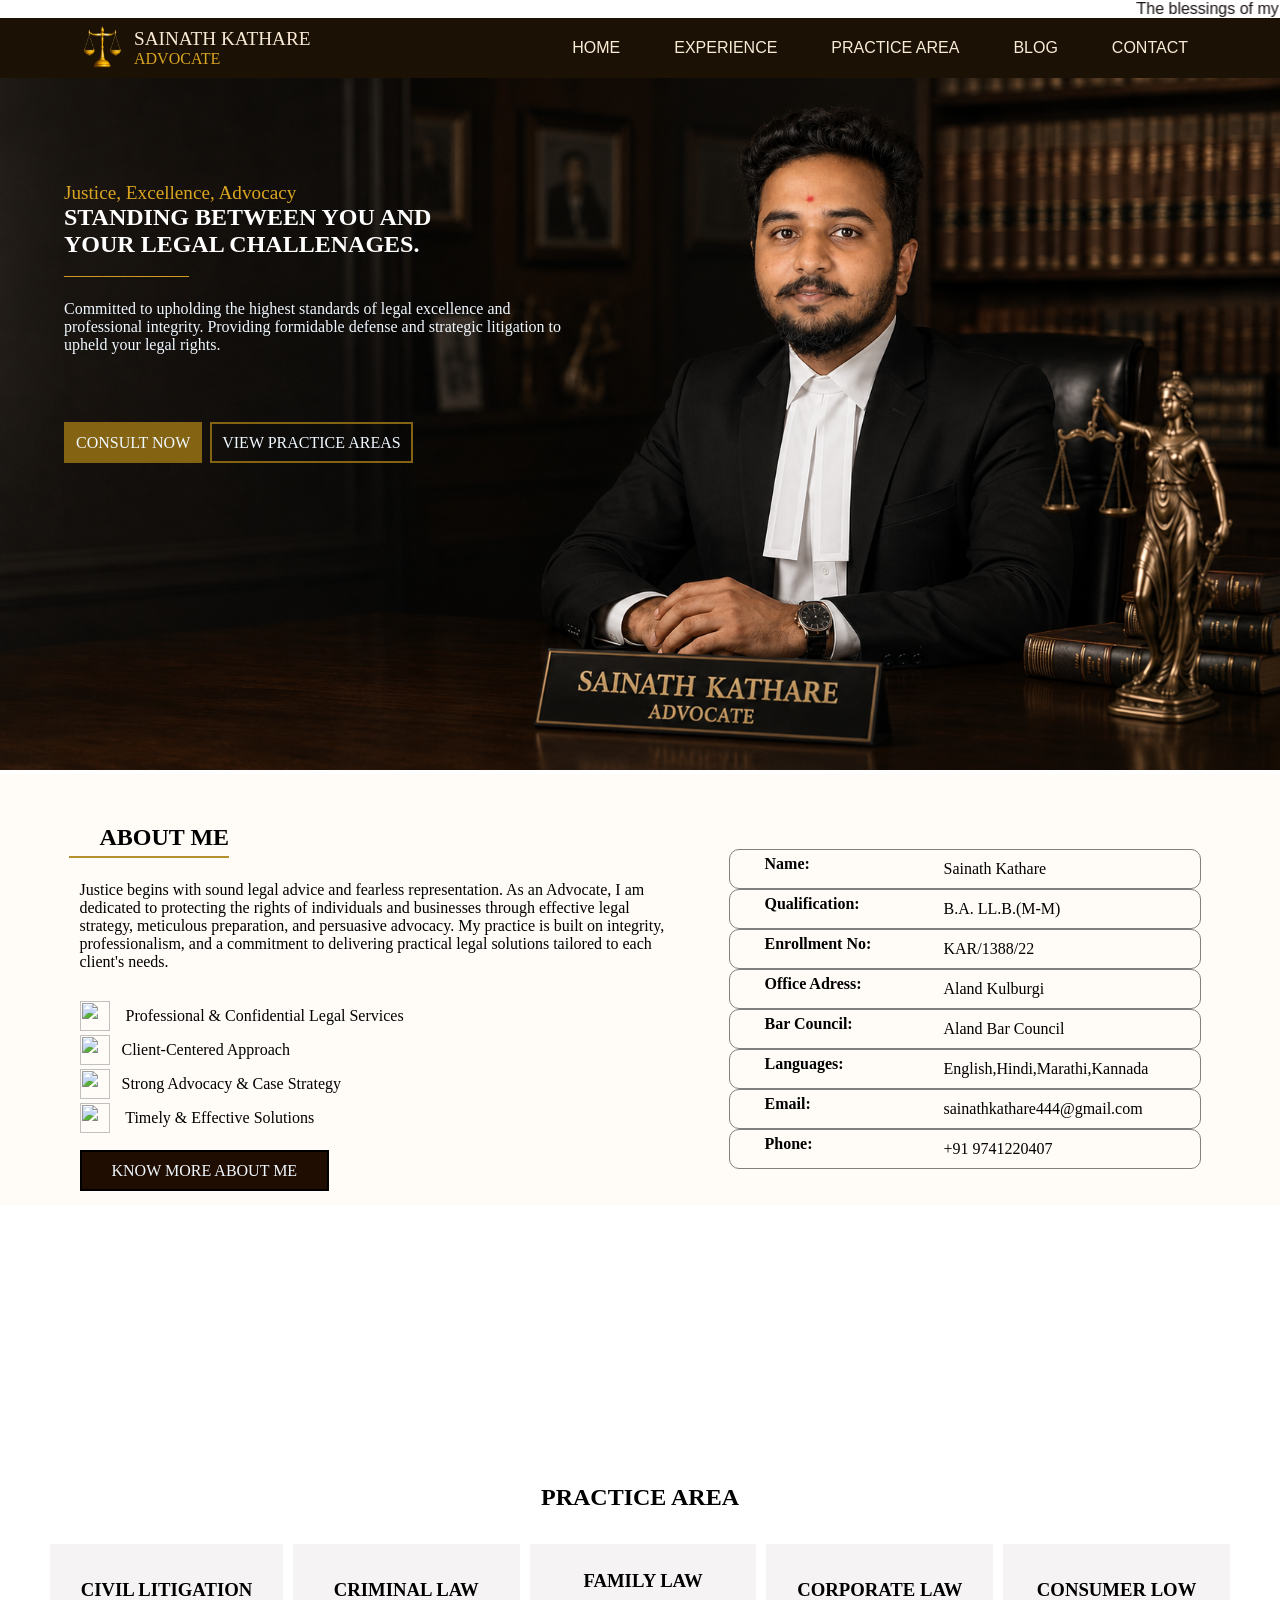
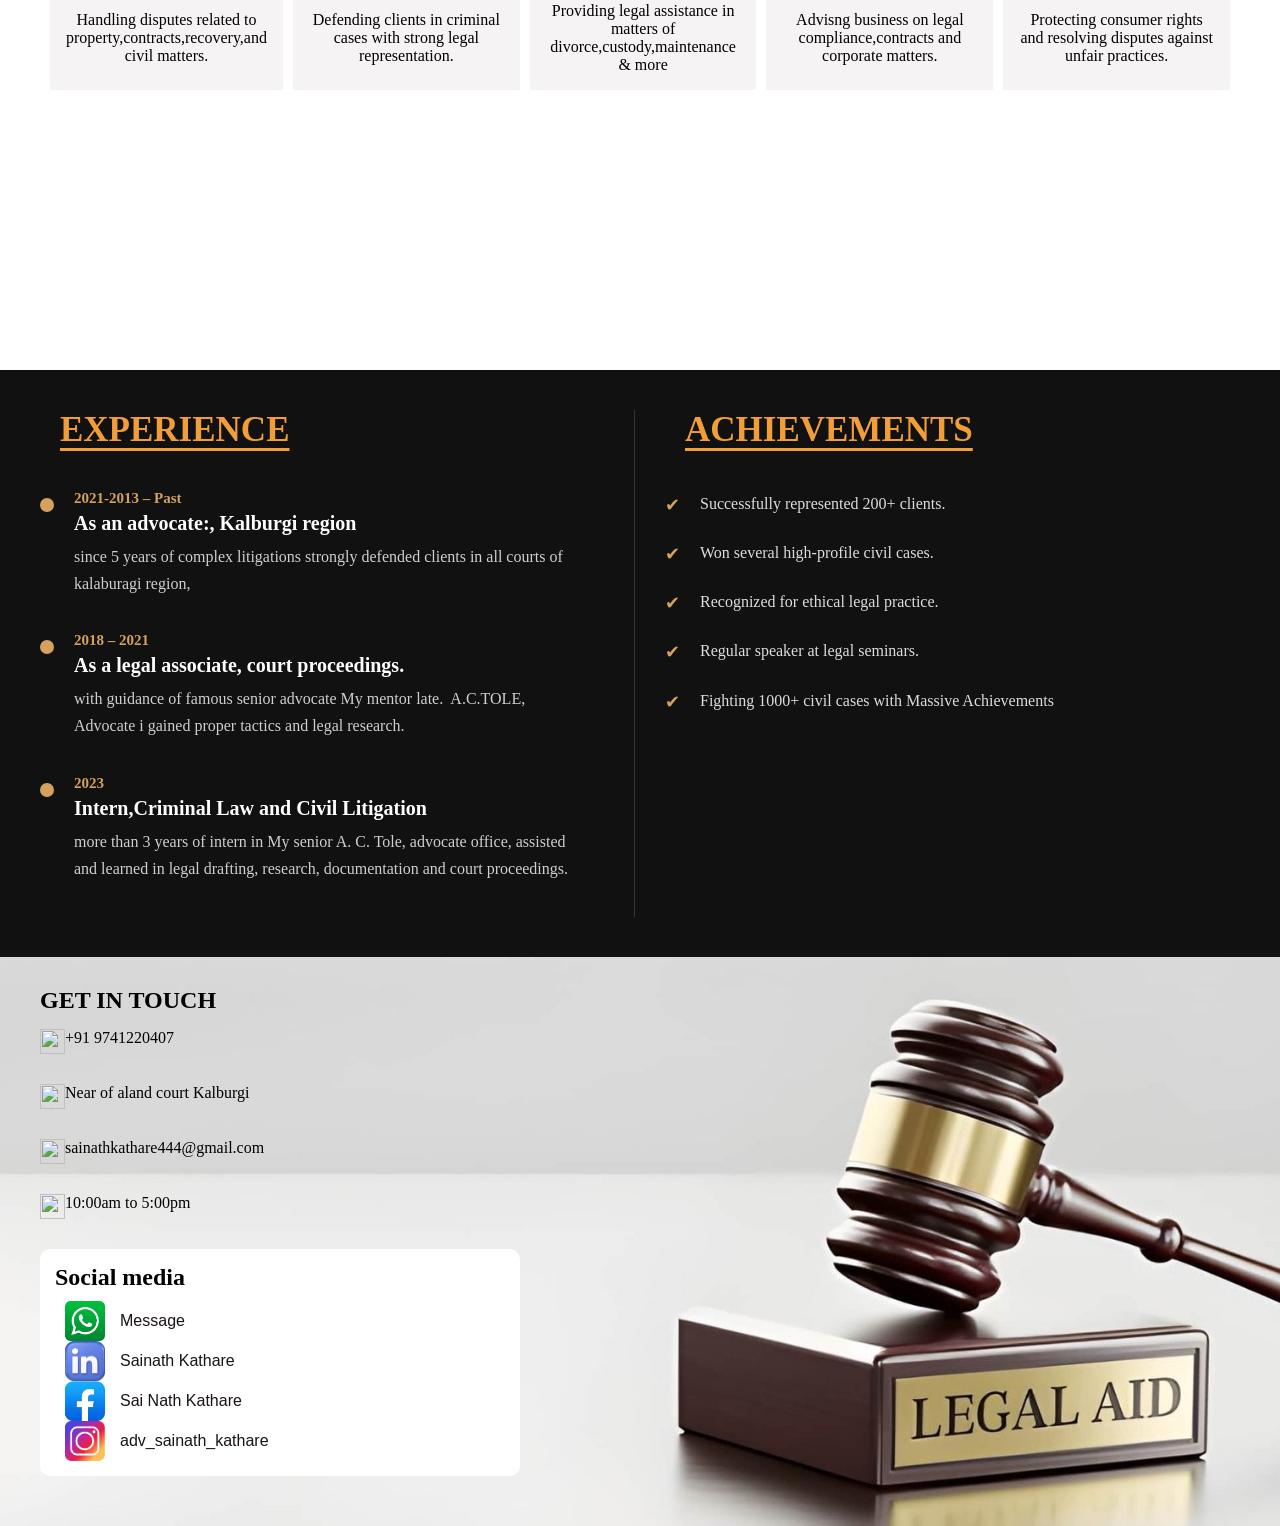
==== index.html @ 885a5a4f "added index.html" ====
<!DOCTYPE html>
<html lang="en">

<head>
    <title>SAINATH KATARE</title>
    <style>

    </style>
    <meta charset="UTF-8">
    <meta name="viewport" content="width=device-width, initial-scale=1.0">
    <title>Document</title>
    <link rel="stylesheet" href="stylesheet.css">
    <link rel="stylesheet" href="">
</head>

<body>

    <div class="tole">
        <marquee behavior="" direction="">
            <p>The blessings of my senior Late. A.C.Tole, Advocate.</p>
        </marquee>
    </div>
    <nav>
        <div class="navdiv">
            <img src="Screenshot 2026-06-27 094410-Photoroom.png" alt="">
            <div>
                <font style="font-size: larger; color: antiquewhite;">SAINATH KATHARE</font>
                <font style="color: goldenrod;">ADVOCATE</font>
            </div>
            <!-- <div class="menu-toggle" id="menu-toggle">
  <img src="D:\AD_Parekar_Creators\website_designing\traval agency\responsive trial\portfiolio\icons\density_small_16dp_F8E6D0_FILL0_wght400_GRAD0_opsz20.png" alt="">
  </div> -->



        </div>
  
       
        <ul>
            <li><a href="index.html">HOME</a></li>
            <!-- <li><a href="#">CASES</a></li> -->
            <li><a href="experience.html">EXPERIENCE</a></li>
            <li><a href="practicearea.html">PRACTICE AREA</a></li>
            <li><a href="blogs.html">BLOG</a></li>
            <li><a href="contact.html">CONTACT</a></li>

        </ul>
        <!-- <input type="search" placeholder="Search...">  -->
    </nav>
    <section class="sectionone">
        <div class="slider">
            <img src="ChatGPT Image Jun 27, 2026, 11_28_59 PM.png" alt="">
            <div class="texto">
                <font id="ff">Justice,&nbsp;Excellence,&nbsp;Advocacy</font><br>

                <h1>STANDING BETWEEN YOU AND <br> YOUR LEGAL CHALLENAGES.</h1>
                <font style="color: goldenrod; font-size: larger;">_____________</font>
                <p style="color: aliceblue;">Committed to upholding the highest standards of legal excellence and
                    professional integrity.
                    Providing formidable defense and strategic litigation to upheld your legal rights.</p>

                <a href="contact.html" class="one">CONSULT NOW</a>&nbsp;&nbsp;<a href="practicearea.html"
                    class="two">VIEW PRACTICE AREAS</a>
                <!-- "https://wa.me/919741220407?text=Hello20%I20%am20%Sainath20%Kathare20%How20%can20%I20%help20%you" target="_blank" -->
            </div>

        </div>

        <!-- section two -->

    </section>
    <section class="sectiontwo">
        <div class="container1">
            <div class="aboutme">
                <div class="headline">
                    <img src="icons\person_55dp_000000_FILL0_wght400_GRAD0_opsz48.png" alt="">
                    <h1>ABOUT ME</h1>
                    <div class="line"></div>

                </div>
                <div class="bio">
                    <p>Justice begins with sound legal advice and fearless representation. As an Advocate, I am
                        dedicated to protecting the rights of individuals and businesses through effective legal
                        strategy, meticulous preparation, and persuasive advocacy. My practice is built on integrity,
                        professionalism, and a commitment to delivering practical legal solutions tailored to each
                        client's needs.</p>
                </div>
                <div class="ss">
                    <ul>
                        <li><img src="icons\iframe_40dp_ECB576_FILL0_wght400_GRAD0_opsz40.png" alt="">
                            <font class="lifont">&nbsp;&nbsp; Professional & Confidential Legal Services</font>
                        </li>
                        <li><img src="icons\castle_40dp_ECB576_FILL0_wght400_GRAD0_opsz40.png" alt="">
                            <font class="lifont">&nbsp;&nbsp;Client-Centered Approach</font>
                        </li>
                        <li><img src="icons\diversity_3_40dp_ECB576_FILL0_wght400_GRAD0_opsz40.png" alt="">
                            <font class="lifont">&nbsp;&nbsp;Strong Advocacy & Case Strategy</font>
                        </li>
                        <li><img src="icons\gavel_40dp_ECB576_FILL0_wght400_GRAD0_opsz40.png" alt="">
                            <font class="lifont">&nbsp;&nbsp; Timely & Effective Solutions</font>
                        </li>
                    </ul>
                    <a href="aboutme.html">KNOW MORE ABOUT ME</a>

                </div>
            </div>
        </div>
        <div class="container2">
            <div class="info">
                <div class="box">
                    <div class="subbox">
                        <img src="icons\account_circle_25dp_434343_FILL0_wght400_GRAD0_opsz24.png" alt=""><b>Name:</b>
                    </div>
                    <div class="subbox">
                        <font>Sainath Kathare</font>
                    </div>

                </div>
                <div class="box">
                    <div class="subbox"><img src="icons\workspace_premium_25dp_434343_FILL0_wght400_GRAD0_opsz24.png"
                            alt=""><b>Qualification:</b></div>
                    <div class="subbox">
                        <font>B.A. LL.B.(M-M) </font>
                    </div>
                </div>
                <div class="box">
                    <div class="subbox"><img src="icons\card_membership_25dp_434343_FILL0_wght400_GRAD0_opsz24.png"
                            alt=""><b>Enrollment No:</b></div>
                    <div class="subbox">
                        <font>KAR/1388/22</font>
                    </div>
                </div>
                <div class="box">
                    <div class="subbox"><img src="icons\corporate_fare_25dp_434343_FILL0_wght400_GRAD0_opsz24.png"
                            alt=""><b>Office Adress:</b></div>
                    <div class="subbox">
                        <font>Aland Kulburgi </font>
                    </div>
                </div>
                <div class="box">
                    <div class="subbox"><img src="icons\handshake_25dp_434343_FILL0_wght400_GRAD0_opsz24.png"
                            alt=""><b>Bar Council:</b></div>
                    <div class="subbox">
                        <font>Aland Bar Council</font>
                    </div>
                </div>
                <div class="box">
                    <div class="subbox"><img src="icons\language_25dp_434343_FILL0_wght400_GRAD0_opsz24.png"
                            alt=""><b>Languages:</b></div>
                    <div class="subbox">
                        <font>English,Hindi,Marathi,Kannada</font>
                    </div>
                </div>
                <div class="box">
                    <div class="subbox"><img src="icons\mail_25dp_434343_FILL0_wght400_GRAD0_opsz24.png"
                            alt=""><b>Email:</b></div>
                    <div class="subbox">
                        <font>sainathkathare444@gmail.com</font>
                    </div>
                </div>
                <div class="box">
                    <div class="subbox"><img src="icons\call_25dp_434343_FILL0_wght400_GRAD0_opsz24.png"
                            alt=""><b>Phone:</b></div>
                    <div class="subbox">
                        <font>+91 9741220407</font>
                    </div>
                </div>
            </div>
        </div>

    </section>

    <!-- section 3 begin -->

    <section class="sectionthree">
        <center>
            <div class="practiceareahead">
                <h1>PRACTICE AREA</h1>
            </div>

            <img src="icons\balance_30dp_F19E39_FILL0_wght400_GRAD0_opsz24.png" alt="">
        </center>
        <div class="blogfather">

            <div class="blog" id="civil"><img src="icons\clarify_60dp_F19E39_FILL0_wght400_GRAD0_opsz48.png" alt="">
                <h3>CIVIL LITIGATION</h3>
                <P>Handling disputes related to property,contracts,recovery,and civil matters.</P>
            </div>

            <div class="blog" id="crime"><img src="icons\gavel_60dp_F19E39_FILL0_wght400_GRAD0_opsz48.png" alt="">
                <h3>CRIMINAL LAW</h3>
                <P>Defending clients in criminal cases with strong legal representation.</P>
            </div>
            <div class="blog" id="family"><img src="icons\family_restroom_60dp_F19E39_FILL0_wght400_GRAD0_opsz48.png"
                    alt="">
                <h3>FAMILY LAW</h3>
                <P>Providing legal assistance in matters of divorce,custody,maintenance & more</P>
            </div>
            <div class="blog" id="corp"><img src="icons\account_balance_60dp_F19E39_FILL0_wght400_GRAD0_opsz48.png"
                    alt="">
                <h3>CORPORATE LAW</h3>
                <P>Advisng business on legal compliance,contracts and corporate matters.</P>
            </div>

            <div class="blog" id="consumer"><img src="icons\balance_60dp_F19E39_FILL0_wght400_GRAD0_opsz48.png" alt="">
                <h3> CONSUMER LOW</h3>
                <p>Protecting consumer rights and resolving disputes against unfair practices.</p>
            </div>

        </div>

    </section>
    <section class="experience-section">

        <div class="experience-box">
            <div class="sectionfourhead">
                <img src="icons\card_travel_50dp_F19E39_FILL0_wght400_GRAD0_opsz48.png" alt="">
                <h2>Experience</h2>

            </div>


            <div class="timeline-item">
                <span class="dot"></span>
                <div class="content">
                    <h4>2021-2013 – Past</h4>
                    <h3>As an advocate:, Kalburgi region</h3>
                    <p>since 5 years of complex litigations strongly defended clients in all courts of kalaburagi
                        region,
                    </p>
                </div>
            </div>

            <div class="timeline-item">
                <span class="dot"></span>
                <div class="content">
                    <h4>2018 – 2021</h4>
                    <h3>As a legal associate, court proceedings.</h3>
                    <p>with guidance of famous senior advocate My mentor late.&nbsp; A.C.TOLE, Advocate i gained proper
                        tactics and legal research.
                    </p>
                </div>
            </div>

            <div class="timeline-item">
                <span class="dot"></span>
                <div class="content">
                    <h4>2023</h4>
                    <h3>Intern,Criminal Law and Civil Litigation</h3>
                    <p>more than 3 years of intern in My senior A. C. Tole, advocate office, assisted and learned in
                        legal drafting, research, documentation and court proceedings.</p>
                </div>
            </div>
        </div>

        <div class="achievement-box">
            <div class="sectionfourhead">
                <img src="icons\editor_choice_55dp_F19E39_FILL0_wght400_GRAD0_opsz48.png" alt="">
                <h2>Achievements</h2>

            </div>


            <ul>
                <li>Successfully represented 200+ clients.</li>
                <li>Won several high-profile civil cases.</li>
                <li>Recognized for ethical legal practice.</li>
                <li>Regular speaker at legal seminars.</li>
                <li>Fighting 1000+ civil cases with Massive Achievements</li>
            </ul>
        </div>

    </section>
    <section class="sectionlast">

        <div class="sectionlastinfo">
            <h1>GET IN TOUCH</h1>
            <div class="lastinfo">
                <div class="box2"><img src="icons\call_25dp_F19E39_FILL0_wght400_GRAD0_opsz24.png" alt="">
                    <p>+91&nbsp;9741220407</p>
                </div>
                <div class="box2"><img src="icons\distance_25dp_F19E39_FILL0_wght400_GRAD0_opsz24.png" alt="">
                    <p>Near of aland court Kalburgi </p>
                </div>
                <div class="box2"><img src="icons\mail_25dp_F19E39_FILL0_wght400_GRAD0_opsz24.png" alt="">
                    <p>sainathkathare444@gmail.com</p>
                </div>
                <div class="box2"><img src="icons\schedule_25dp_F19E39_FILL0_wght400_GRAD0_opsz24.png" alt="">
                    <p>10:00am to 5:00pm</p>
                </div>
            </div>
            <div class="mainform">
                <!-- 
                <div class="input-group">
                    <input type="text" name="name" required>
                    <label>Your Name</label>
                </div>

                <div class="input-group">
                    <input type="email" name="email" required>
                    <label>Email Address</label>
                </div>

                <div class="input-group">
                    <input type="text" name="subject" required>
                    <label>Subject</label>
                </div>

                <div class="input-group textarea">
                    <textarea name="message" required></textarea>
                    <label>Your Message</label>
                </div>
                <button type="submit">Send</button> -->

                <h1>Social media</h1>
                <div class="socialicon">
                    <img src="whatsapp.jpg" alt="">
                    <a href="https://wa.me/919741220407">Message </a>
                </div>
                <div class="socialicon">
                    <img src="linkedin.jpg" alt="">
                    <a
                        href="https://www.linkedin.com/in/sainath-kathare-491161250?utm_source=share_via&utm_content=profile&utm_medium=member_android">
                        Sainath Kathare
                    </a>
                </div>
                <div class="socialicon">
                    <img src="facebook.jpg" alt="">
                    <a href="https://www.facebook.com/share/1GoNPT5W9o/">Sai Nath Kathare</a>
                </div>
                <div class="socialicon">
                    <img src="2227.jpg" alt="">
                    <a href="https://www.instagram.com/adv_sainath_kathare?utm_source=qr&igsh=MTB0ZG53dHJ4Nmd5cw==">
                        adv_sainath_kathare
                    </a>

                </div>






            </div>

        </div>
    </section>

    <!-- scripting part begin -->
    <script>
        //navbar script


        //contact data script 
        // document.getElementById("contactForm").addEventListener("submit", function (e) {
        //             e.preventDefault();

        //             const formData = new FormData(this);

        //             const data = {
        //                 name: formData.get("name"),
        //                 email: formData.get("email"),
        //                 subject: formData.get("subject"),
        //                 message: formData.get("message")
        //             };

        //             fetch("https://script.google.com/macros/s/AKfycbwxhq_vUwAr04nrznOvvRIOQqpoN_D69ewM2cULKzlN9xD-e6tVEE763OK1O1Rz1-TUsQ/exec", {
        //                 method: "POST",
        //                 body: JSON.stringify(data)
        //             })
        //                 .then(res => res.text())
        //                 .then(response => {
        //                     alert("Form submitted successfully!");
        //                     document.getElementById("contactForm").reset();
        //                 })
        //                 .catch(error => console.error("Error:", error));
        //         });


        document.getElementById("civil").addEventListener("click", function () {
            window.location.href = "civillatigation.html";
        });

        document.getElementById("family").addEventListener("click", function () {
            window.location.href = "familylow.html";
        });

        document.getElementById("corp").addEventListener("click", function () {
            window.location.href = "corporatelow.html";
        });

        document.getElementById("consumer").addEventListener("click", function () {
            window.location.href = "Counsumerlow.html";
        });

        document.getElementById("crime").addEventListener("click", function () {
            window.location.href = "criminal.html";
        });




    </script>

</body>

</html>
---- stylesheet.css ----
* {
    margin: 0;
    padding: 0;
    box-sizing: border-box;


}

.tole{
    
    display: flex;
    flex-direction: column;
    font-family: Arial, Helvetica, sans-serif;
    color: #1b1313;
}
/* NAVIGATION BAR */
nav {
    width: 100%;
    height: auto;
    display: flex;
    flex-wrap: wrap;
    flex-wrap: wrap;
    background-color: #1b1205;
    padding: 0px 80px;
    justify-content: space-between;
    align-items: center;
    font-family: Cambria, Cochin, Georgia, Times, 'Times New Roman', serif;

}

nav ul {
    display: flex;
    gap: 30px;
    font-family: 'Gill Sans', 'Gill Sans MT', Calibri, 'Trebuchet MS', sans-serif;
    font-size: medium;
    list-style: none;
    float: right;
}

nav img {
    height: 60px;
    width: 45px;
}

.navdiv {

    display: flex;
    flex-direction: row;
    /* image + text side by side */
    align-items: center;
    gap: 9px;

}

.navdiv div {
    display: flex;
    flex-direction: column;
    /* text inside goes vertical */
}

nav ul a {
    color: antiquewhite;
    text-decoration: none;
    border: 2px solid transparent;
    border-radius: 10px;
    padding: 5px 10px;
    transition: 0.5s;
}

nav a:hover {
    border-color: antiquewhite;
    background-color: antiquewhite;
    border-radius: 10px;
    color: rgb(27, 18, 5);
    /* box-shadow: inset; */
    padding: 5px 10px;
}





/* NAVIGATION ENDS */

/* Slider work */
.slider img {
  width: 100%;
  height: auto;
  object-fit: cover;
}
/* .slider img {
    width: 100%;
    height: fit-content;
} */

.slider {
    font-family: Cambria, Cochin, Georgia, Times, 'Times New Roman', serif;
    position: relative;

}

.texto {
  position: absolute;
  top: 15%;
  left: 5%;
  width: 90%;
  max-width: 500px;
  color: white;
}
#ff{
    color: goldenrod;
    font-size: larger;
}
/* .texto {
    
    padding: 15px;
    width: 39%;
    height: auto;
      max-width: 500px;
      max-height: 500px;
  margin: auto;
 
  flex-wrap: wrap;
    position: absolute;
    top: 20%;
    left: 5%;
    /* background-color: aquamarine; */

 */

.texto h1 {
    font-size: 2rem;
    text-transform: uppercase;
    color: aliceblue;
    margin-top: 7px;
    margin-bottom: 7px;
    font-family: Cambria, Cochin, Georgia, Times, 'Times New Roman', serif;
}

.texto p {
    margin-top: 20px;
    margin-bottom: 80px;
    font-family: Cambria, Cochin, Georgia, Times, 'Times New Roman', serif;

}

.one {

    text-decoration: none;
    color: aliceblue;
    border: 2px solid #846412;
    padding: 10px;
    transition: 0.5s;
    background-color: #846412;
}

.two {

    text-decoration: none;
    color: aliceblue;
    border: 2px solid rgb(132, 100, 18);
    padding: 10px;
    background: transparent;
    transition: 0.5s;
}

.one:hover {
    color: aliceblue;
    border: 2px solid rgb(132, 100, 18);
    background: transparent;
}

.two:hover {
    color: aliceblue;
    background-color: rgb(132, 100, 18);
}

/* slider works end */

/* second section */
.sectiontwo {
    padding: 50px 50px;
    width: 100%;
    display: flex;
    height: 100vh;
    /* max-width: 1200px; */
    align-items: center;
    justify-content: center;
    flex-wrap: wrap;
    height: fit-content;
    background-color: #fffbf6;
    flex-direction: row;
}

/* about section work */
.aboutme {
    /* width: auto; */
    background-color: #fffbf6;
    /* background-color: yellow; */
    /* padding: 20px; */

}
.container1{
    flex-wrap: wrap;
    width: 50%;
}
.container2{
    margin-left: 5%;
    width: 40%;
}
.headline {
    align-items: center;
    display: flex;
    font-family: Cambria, Cochin, Georgia, Times, 'Times New Roman', serif;
    /* padding: 20px; */
    height: auto;
    width: 100%;
    /* background-color: red; */
    background-color: #fffbf6;
    /* text-decoration: underline; */
    margin-bottom: 30px;

}

.headline img {
    margin-right: 20px;
}

.line {
    width: 160px;
    height: 0.5mm;
    background-color: #b7902e;
    position: relative;
    top: 20px;
    left: -160px;
    z-index: 1;
}

.bio {
    background: #fffbf6;
    width: 100%;
    /* padding: 20px; */
    font-family: Cambria, Cochin, Georgia, Times, 'Times New Roman', serif;
    margin-bottom: 30px;
}

.ss {
    /* height: 100%; */
   height: fit-content;
    /* background: rgb(246, 255, 0); */
    width: 100%;
    /* padding: 20px; */
    font-family: Cambria, Cochin, Georgia, Times, 'Times New Roman', serif;
}

.ss img {

    width: 30px;
    height: 30px;

}

.ss ul {
    height: 100%;
    width: 100%;
    align-items: center;
    background-color: #fffbf6;
    list-style: none;
}

.lifont {
    position: relative;
    top: -10px;
    font-family: Cambria, Cochin, Georgia, Times, 'Times New Roman', serif;
}

.aboutme a {
    position: relative;
    top: 25px;
    text-decoration: none;
    color: aliceblue;
    border: 2px solid black;
    padding: 10px 30px;
    transition: 0.5s;
    background-color: rgb(32, 13, 2);
    transition: 0.5s;

}

.aboutme a:hover {
    color: antiquewhite;
    background-color:#b7902e;
    border-color:#b7902e ;

}

/* about section works end */

/* info section work */
.info {
    background-color: transparent;
    position: relative;
    top: 20px;
    margin-left: 50px;
    width: 100%;
    float: right;
    font-family: Cambria, Cochin, Georgia, Times, 'Times New Roman', serif;

}

.box img {
    margin-right: 5px;

}

.box b {
    position: relative;
    top: -5px;
}

.box font {
    position: relative;
    /* top: -5px; */
    margin-left: 20px;
}

.box {
    display: flex;
    border-radius: 10px;
    padding: 10px 30px;
    align-items: center;
    justify-items: center;
    border: 1px solid gray;


}
.subbox{
    width: 40%;
}

/* info section works end */

/* 3rd section begin */
.sectionthree {
    display: flex;
    flex-direction: column;
    align-items: center;
    justify-content: center;
    height: 85vh;
    width: 100%;
    padding: 50px;
    font-family: Cambria, Cochin, Georgia, Times, 'Times New Roman', serif;

}
.sectionthree a{
    
    text-decoration: none;
}

.practiceareahead font {

    position: relative;
    top: -15px;
    color: goldenrod;
    font-size: larger;

}

.blogfather {
    margin-top: 15px;
    width: 100%;
    display: grid;
    grid-template-columns: repeat(5, 1fr);
    /* 2 columns */
    gap: 10px;


}

.blog {
    display: flex;
    flex-direction: column;
    align-items: center;
    justify-content: center;
    height: auto;
    width: auto;
    border: 1px solid transparent;
    padding: 15px;
    text-align: center;
    background-color: #c4baba2b;
    transition: 0.3s;

}

.blog h3 {
    margin: 10px;
}

.blog:hover {
    background-color: #312d2d2b;
}

/* 3rd section work end */

/* 4th section works begin */
.sectionfourhead {
    display: flex;


}

.sectionfourhead img {
    height: 2%;
    margin-right: 20px;
}

/* section4headline{
    background-color: #b7902e;
    width: 100px;
    height: 1mm;

    position: relative;

} */

.experience-section {
    display: grid;
    grid-template-columns: 1fr 1fr;
    height: fit-content;
    font-family: Cambria, Cochin, Georgia, Times, 'Times New Roman', serif;
    background: #111;
    color: #fff;
    padding: 40px 40px;
    gap: 10px;
}

.experience-box,
.achievement-box {
    position: relative;
}

.experience-box {
    border-right: 1px solid rgba(255, 255, 255, .15);
    padding-right: 50px;
}

.achievement-box {
    padding-left: 20px;
}

h2 {
    text-decoration: underline;
    text-underline-offset: 7px;
    text-decoration-color: #f19e39;
    color: #F19E39;
    font-size: 35px;
    margin-bottom: 40px;
    text-transform: uppercase;
}

.timeline-item {
    display: flex;
    gap: 20px;
    margin-bottom: 35px;
}

.dot {
    width: 14px;
    height: 14px;
    background: #d4a15f;
    border-radius: 50%;
    margin-top: 8px;
    flex-shrink: 0;
}

.content h4 {
    color: #d4a15f;
    font-size: 15px;
    margin-bottom: 5px;
}

.content h3 {
    font-size: 20px;
    margin-bottom: 8px;
}

.content p {
    color: #cfcfcf;
    line-height: 1.7;
}

.achievement-box ul {
    list-style: none;
}

.achievement-box li {
    position: relative;
    padding-left: 35px;
    margin-bottom: 22px;
    color: #ddd;
    line-height: 1.7;
}

.achievement-box li::before {
    content: "✔";
    position: absolute;
    left: 0;
    color: #d4a15f;
    font-size: 18px;
}

/* section four works ends */
/* section last begins */
.sectionlast {
    background-image: url(steptodown.com347356.jpg);
    background-size: cover;
    /* fills entire section */
    background-position: center;
    /* center image */
    background-repeat: no-repeat;
    grid-template-columns: repeat(2, 1fr);
    width: 100%;
    height: auto;

}

.sectionlast img {
    position: relative;
    width: 100%;
    height: auto;
}

.sectionlastinfo {
    position: relative;
    top: -10px;
    padding: 40px;
   
}
.box2{
    display: flex;
    margin-bottom: 30px;
}
.sectionlast h1 {

    font-family: Cambria, Cochin, Georgia, Times, 'Times New Roman', serif;
}
.sectionlast form{
    width: 50%;
    
}
.mainform{
    padding: 15px;
    background-color: white;
    width: 40%;
    border-radius: 10px;
    transition: 0.5s;
}
.lastinfo{
    position: relative;
    margin-top: 15px;
}
.lastinfo img{
    height: 25px;
    width: 25px;
}
/* .input-group {
    position: relative;
    margin-bottom: 20px;
}

.input-group input,
.input-group textarea {
    width: 100%;
    padding: 12px;
    border: 1px solid #ccc;
    outline: none;
    border-radius: 5px;
    font-size: 14px;
}

.input-group textarea {
    height: 120px;
    resize: none;
}


.input-group label {
    position: absolute;
    left: 12px;
    top: 12px;
    background: white;
    padding: 0 5px;
    color: gray;
    font-size: 14px;
    transition: 0.3s;
}

.input-group input:focus + label,
.input-group input:valid + label,
.input-group textarea:focus + label,
.input-group textarea:valid + label {
    top: -8px;
    font-size: 12px;
    color: #000;
}
   button {
            width: 100%;
            padding: 12px;
            border: none;
            background: #000;
            color: white;
            font-size: 16px;
            border-radius: 5px;
            cursor: pointer;
            transition: 0.3s;
        } */
       
        .mainform h1{
            margin-bottom: 10px;
        }
        .socialicon{
            display: flex;
            width: 60%;
            flex-wrap: wrap;
            align-items: center;
            transition: 0.5s;
        }
        .socialicon:hover{
            width: 60%;
            background-color: #dfdfdf;
            padding: 2px;
            border-radius: 5px;
            filter: contrast(10);
        }
         .socialicon img{
            height: 40px;
            width: 40px;
            border-radius: 5px;
            margin-left: 10px;
            margin-right: 15px;
         }
         .socialicon a{
            font-family: Arial, Helvetica, sans-serif;
            text-decoration: none;
            font-size: medium;
            color: #1b1414;
         }
         .socialicon a:hover{
            color: blue;
            /* text-decoration: underline; */
            /* text-decoration-color: #1b1414; */
         }
        
/* mobile css */
@media(max-width:1000px) {

    /* section one */
    .slider img {
    height: 400px;
  }

  .texto {
    top: 10%;
    left: 5%;
    width: 40%;
    height: 40%;
  }

  .texto h1 {
    
    font-size: 1.2rem;
     
    
  }

  .texto p {
    font-size: 0.85rem;
  }

  .texto a {
    font-size: 0.8rem;
    padding: 8px 10px;
  }

  /*section one works end*/

    .experience-section {
        width: 100%;
        grid-template-columns: 1fr;
        gap: 50px;
    }

    .experience-box {
        border-right: none;
        padding-right: 0;
    }

    .achievement-box {
        padding-left: 0;
    }

    .blogfather {
        grid-template-columns: 1fr;
    }

    .sectiontwo {
        grid-template-columns: 1fr;
        flex-direction: column;
    }

    /* from this mobile code for sec 2 & 3 */
    /* ===== SECTION 2 MOBILE ===== */
.sectiontwo {
    flex-direction: column;
    padding: 20px;
}

.container1,
.container2 {
    width: 100%;
    margin-left: 0;
}

.headline {
    width: 100%;
    flex-direction: column;
    align-items: flex-start;
}

.line {
    display: none; /* hide line for small screens */
}

.info {
    margin-left: 0;
    margin-top: 20px;
}

.subbox {
    width: 100%;
    margin-bottom: 15px;
}

.box {
    flex-direction: column;
    align-items: flex-start;
}

/* ===== SECTION 3 MOBILE ===== */
.sectionthree {
    height: auto;
    padding: 20px;
}

.blogfather {
    grid-template-columns: repeat(2, 1fr); /* 2 cards per row */
    gap: 15px;
}
/* nav ul{
    display: none;
} */
nav div font{
    font-size: smaller;
}
@media (max-width:670px){
    .texto a{
        display: none;
    }
  
}

/* Extra small screens */
@media (max-width: 480px) {

nav{
    padding: 10px 5px;
}
    .blogfather {
        grid-template-columns: 1fr; /* 1 card per row */
    }
    /* section one */
      .slider img {
    height: 250px;
  }

  .texto p{
    /* top: 8%; */
    font-size: 5px;
    
  }
  #ff {
    font-size: smaller ;
  }

  .texto h1 {
    font-size: 10px;
    margin-bottom: -12px;
  
  }

  .texto p {
    margin-top: 7px;
    padding: 0;
    font-size:8px;
    height: 2.5cm;
  }
  .texto a{
    display: none;
  }
  .mainform{
    width: 90%;
  }
 .container1{
    margin-bottom: 15px;
 }
}
}
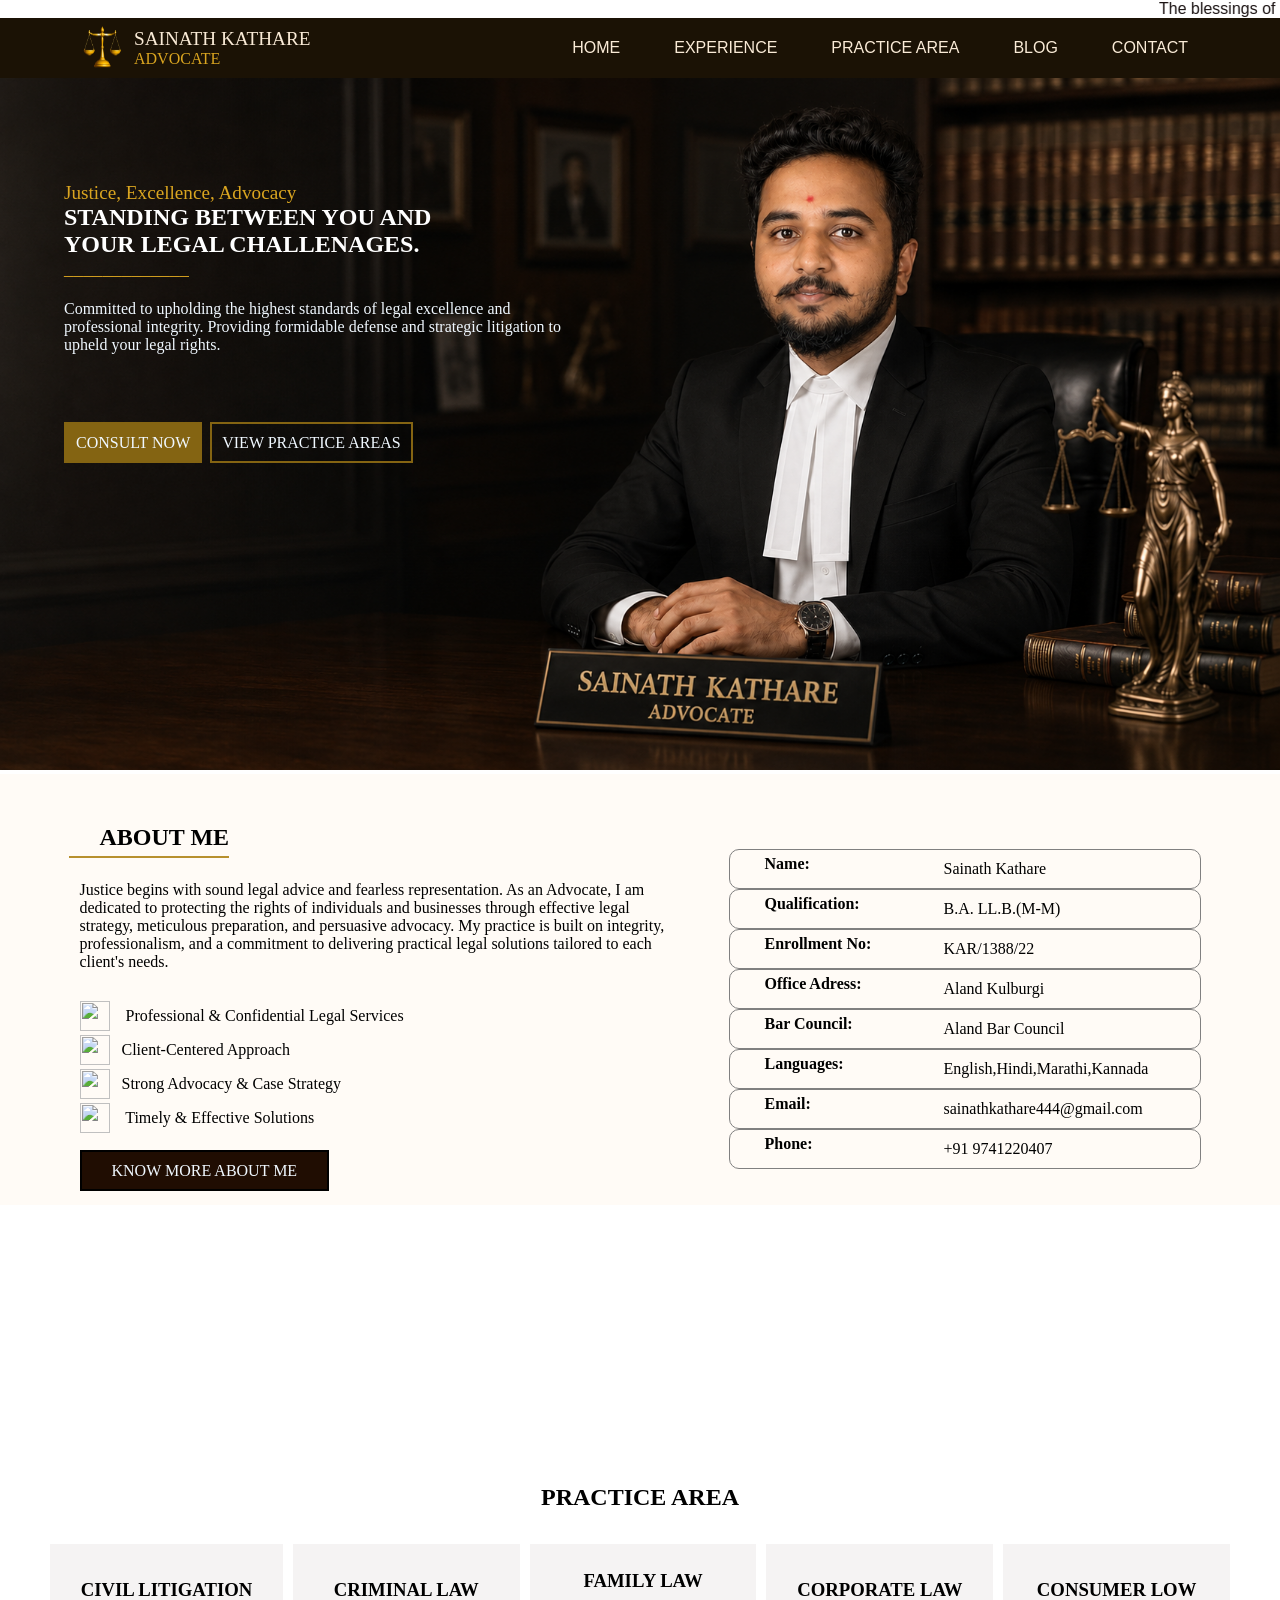
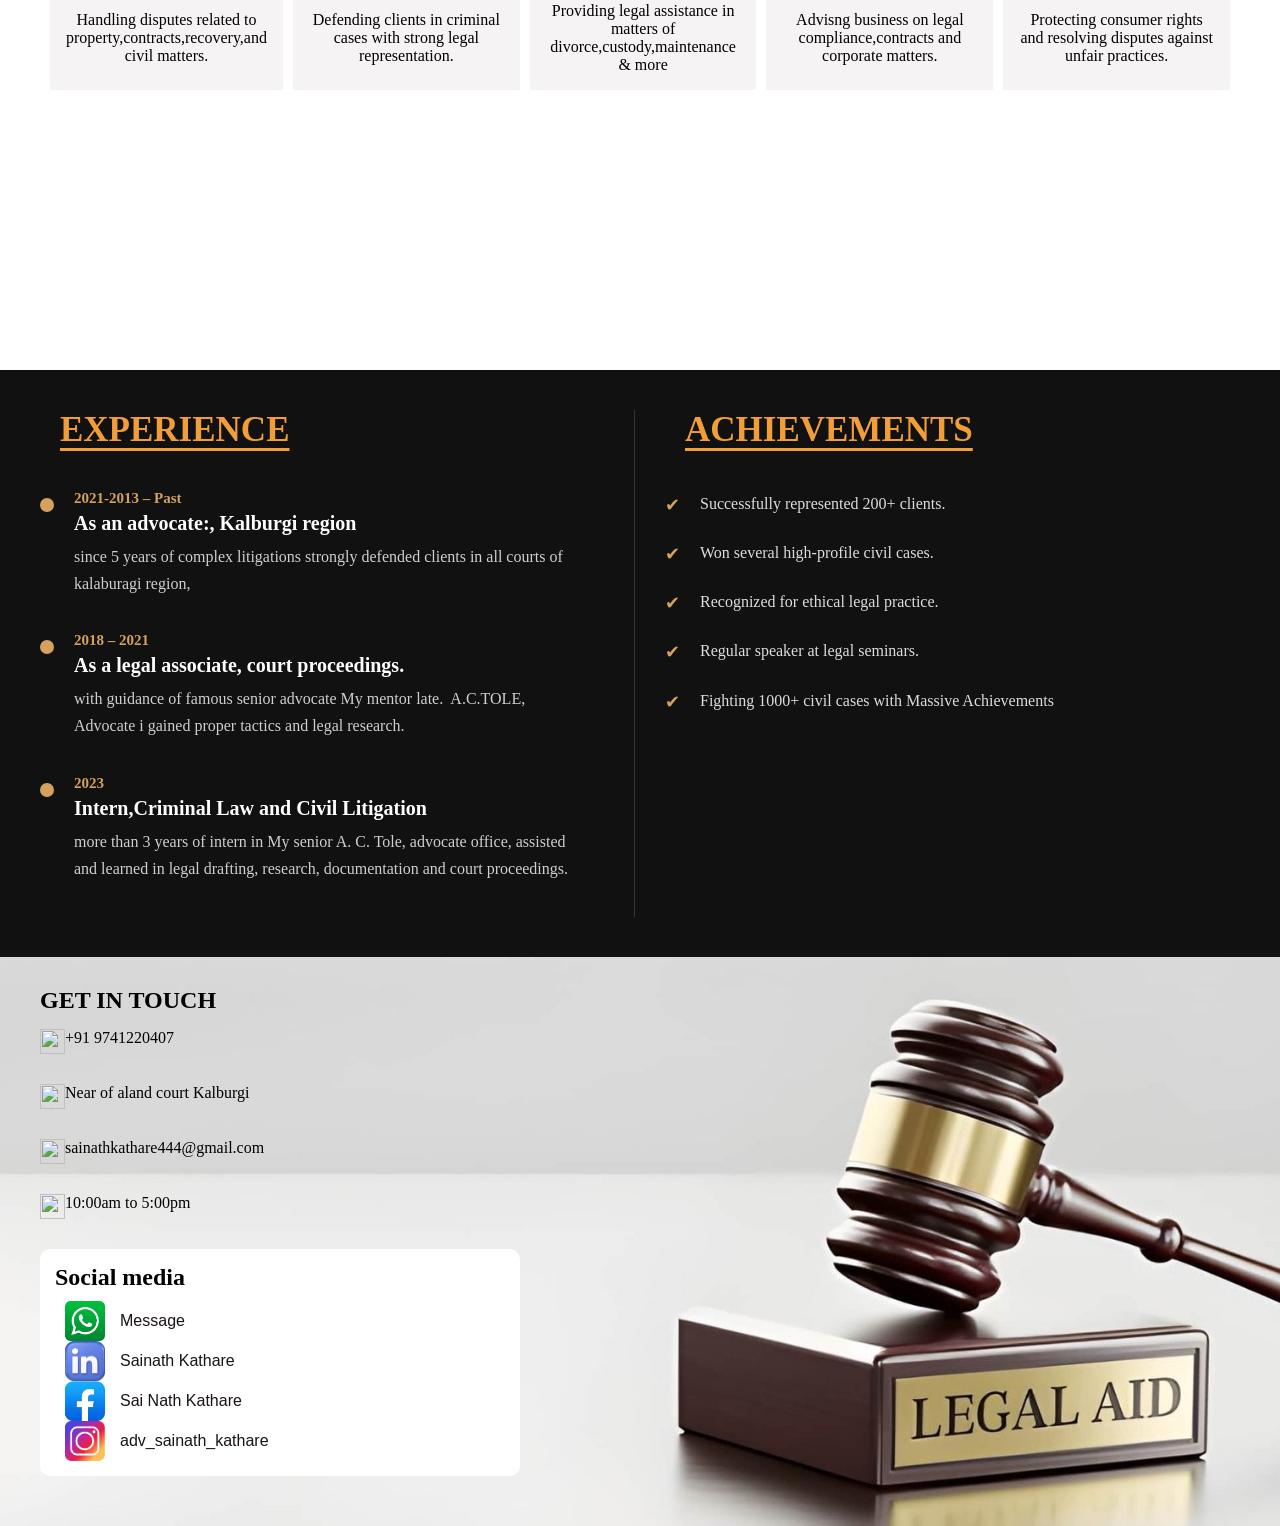
==== commit 3fc0ed1a: "Update index.html" ====
--- a/index.html
+++ b/index.html
@@ -73,7 +73,7 @@
         <div class="container1">
             <div class="aboutme">
                 <div class="headline">
-                    <img src="icons\person_55dp_000000_FILL0_wght400_GRAD0_opsz48.png" alt="">
+                    <img src="person_55dp_000000_FILL0_wght400_GRAD0_opsz48.png" alt="">
                     <h1>ABOUT ME</h1>
                     <div class="line"></div>
 
@@ -87,16 +87,16 @@
                 </div>
                 <div class="ss">
                     <ul>
-                        <li><img src="icons\iframe_40dp_ECB576_FILL0_wght400_GRAD0_opsz40.png" alt="">
+                        <li><img src="iframe_40dp_ECB576_FILL0_wght400_GRAD0_opsz40.png" alt="">
                             <font class="lifont">&nbsp;&nbsp; Professional & Confidential Legal Services</font>
                         </li>
-                        <li><img src="icons\castle_40dp_ECB576_FILL0_wght400_GRAD0_opsz40.png" alt="">
+                        <li><img src="castle_40dp_ECB576_FILL0_wght400_GRAD0_opsz40.png" alt="">
                             <font class="lifont">&nbsp;&nbsp;Client-Centered Approach</font>
                         </li>
-                        <li><img src="icons\diversity_3_40dp_ECB576_FILL0_wght400_GRAD0_opsz40.png" alt="">
+                        <li><img src="diversity_3_40dp_ECB576_FILL0_wght400_GRAD0_opsz40.png" alt="">
                             <font class="lifont">&nbsp;&nbsp;Strong Advocacy & Case Strategy</font>
                         </li>
-                        <li><img src="icons\gavel_40dp_ECB576_FILL0_wght400_GRAD0_opsz40.png" alt="">
+                        <li><img src="gavel_40dp_ECB576_FILL0_wght400_GRAD0_opsz40.png" alt="">
                             <font class="lifont">&nbsp;&nbsp; Timely & Effective Solutions</font>
                         </li>
                     </ul>
@@ -109,7 +109,7 @@
             <div class="info">
                 <div class="box">
                     <div class="subbox">
-                        <img src="icons\account_circle_25dp_434343_FILL0_wght400_GRAD0_opsz24.png" alt=""><b>Name:</b>
+                        <img src="account_circle_25dp_434343_FILL0_wght400_GRAD0_opsz24.png" alt=""><b>Name:</b>
                     </div>
                     <div class="subbox">
                         <font>Sainath Kathare</font>
@@ -117,49 +117,49 @@
 
                 </div>
                 <div class="box">
-                    <div class="subbox"><img src="icons\workspace_premium_25dp_434343_FILL0_wght400_GRAD0_opsz24.png"
+                    <div class="subbox"><img src="workspace_premium_25dp_434343_FILL0_wght400_GRAD0_opsz24.png"
                             alt=""><b>Qualification:</b></div>
                     <div class="subbox">
                         <font>B.A. LL.B.(M-M) </font>
                     </div>
                 </div>
                 <div class="box">
-                    <div class="subbox"><img src="icons\card_membership_25dp_434343_FILL0_wght400_GRAD0_opsz24.png"
+                    <div class="subbox"><img src="card_membership_25dp_434343_FILL0_wght400_GRAD0_opsz24.png"
                             alt=""><b>Enrollment No:</b></div>
                     <div class="subbox">
                         <font>KAR/1388/22</font>
                     </div>
                 </div>
                 <div class="box">
-                    <div class="subbox"><img src="icons\corporate_fare_25dp_434343_FILL0_wght400_GRAD0_opsz24.png"
+                    <div class="subbox"><img src="corporate_fare_25dp_434343_FILL0_wght400_GRAD0_opsz24.png"
                             alt=""><b>Office Adress:</b></div>
                     <div class="subbox">
                         <font>Aland Kulburgi </font>
                     </div>
                 </div>
                 <div class="box">
-                    <div class="subbox"><img src="icons\handshake_25dp_434343_FILL0_wght400_GRAD0_opsz24.png"
+                    <div class="subbox"><img src="handshake_25dp_434343_FILL0_wght400_GRAD0_opsz24.png"
                             alt=""><b>Bar Council:</b></div>
                     <div class="subbox">
                         <font>Aland Bar Council</font>
                     </div>
                 </div>
                 <div class="box">
-                    <div class="subbox"><img src="icons\language_25dp_434343_FILL0_wght400_GRAD0_opsz24.png"
+                    <div class="subbox"><img src="language_25dp_434343_FILL0_wght400_GRAD0_opsz24.png"
                             alt=""><b>Languages:</b></div>
                     <div class="subbox">
                         <font>English,Hindi,Marathi,Kannada</font>
                     </div>
                 </div>
                 <div class="box">
-                    <div class="subbox"><img src="icons\mail_25dp_434343_FILL0_wght400_GRAD0_opsz24.png"
+                    <div class="subbox"><img src="mail_25dp_434343_FILL0_wght400_GRAD0_opsz24.png"
                             alt=""><b>Email:</b></div>
                     <div class="subbox">
                         <font>sainathkathare444@gmail.com</font>
                     </div>
                 </div>
                 <div class="box">
-                    <div class="subbox"><img src="icons\call_25dp_434343_FILL0_wght400_GRAD0_opsz24.png"
+                    <div class="subbox"><img src="call_25dp_434343_FILL0_wght400_GRAD0_opsz24.png"
                             alt=""><b>Phone:</b></div>
                     <div class="subbox">
                         <font>+91 9741220407</font>
@@ -178,31 +178,31 @@
                 <h1>PRACTICE AREA</h1>
             </div>
 
-            <img src="icons\balance_30dp_F19E39_FILL0_wght400_GRAD0_opsz24.png" alt="">
+            <img src="balance_30dp_F19E39_FILL0_wght400_GRAD0_opsz24.png" alt="">
         </center>
         <div class="blogfather">
 
-            <div class="blog" id="civil"><img src="icons\clarify_60dp_F19E39_FILL0_wght400_GRAD0_opsz48.png" alt="">
+            <div class="blog" id="civil"><img src="clarify_60dp_F19E39_FILL0_wght400_GRAD0_opsz48.png" alt="">
                 <h3>CIVIL LITIGATION</h3>
                 <P>Handling disputes related to property,contracts,recovery,and civil matters.</P>
             </div>
 
-            <div class="blog" id="crime"><img src="icons\gavel_60dp_F19E39_FILL0_wght400_GRAD0_opsz48.png" alt="">
+            <div class="blog" id="crime"><img src="gavel_60dp_F19E39_FILL0_wght400_GRAD0_opsz48.png" alt="">
                 <h3>CRIMINAL LAW</h3>
                 <P>Defending clients in criminal cases with strong legal representation.</P>
             </div>
-            <div class="blog" id="family"><img src="icons\family_restroom_60dp_F19E39_FILL0_wght400_GRAD0_opsz48.png"
+            <div class="blog" id="family"><img src="family_restroom_60dp_F19E39_FILL0_wght400_GRAD0_opsz48.png"
                     alt="">
                 <h3>FAMILY LAW</h3>
                 <P>Providing legal assistance in matters of divorce,custody,maintenance & more</P>
             </div>
-            <div class="blog" id="corp"><img src="icons\account_balance_60dp_F19E39_FILL0_wght400_GRAD0_opsz48.png"
+            <div class="blog" id="corp"><img src="account_balance_60dp_F19E39_FILL0_wght400_GRAD0_opsz48.png"
                     alt="">
                 <h3>CORPORATE LAW</h3>
                 <P>Advisng business on legal compliance,contracts and corporate matters.</P>
             </div>
 
-            <div class="blog" id="consumer"><img src="icons\balance_60dp_F19E39_FILL0_wght400_GRAD0_opsz48.png" alt="">
+            <div class="blog" id="consumer"><img src="balance_60dp_F19E39_FILL0_wght400_GRAD0_opsz48.png" alt="">
                 <h3> CONSUMER LOW</h3>
                 <p>Protecting consumer rights and resolving disputes against unfair practices.</p>
             </div>
@@ -214,7 +214,7 @@
 
         <div class="experience-box">
             <div class="sectionfourhead">
-                <img src="icons\card_travel_50dp_F19E39_FILL0_wght400_GRAD0_opsz48.png" alt="">
+                <img src="card_travel_50dp_F19E39_FILL0_wght400_GRAD0_opsz48.png" alt="">
                 <h2>Experience</h2>
 
             </div>
@@ -255,7 +255,7 @@
 
         <div class="achievement-box">
             <div class="sectionfourhead">
-                <img src="icons\editor_choice_55dp_F19E39_FILL0_wght400_GRAD0_opsz48.png" alt="">
+                <img src="editor_choice_55dp_F19E39_FILL0_wght400_GRAD0_opsz48.png" alt="">
                 <h2>Achievements</h2>
 
             </div>
@@ -276,16 +276,16 @@
         <div class="sectionlastinfo">
             <h1>GET IN TOUCH</h1>
             <div class="lastinfo">
-                <div class="box2"><img src="icons\call_25dp_F19E39_FILL0_wght400_GRAD0_opsz24.png" alt="">
+                <div class="box2"><img src="call_25dp_F19E39_FILL0_wght400_GRAD0_opsz24.png" alt="">
                     <p>+91&nbsp;9741220407</p>
                 </div>
-                <div class="box2"><img src="icons\distance_25dp_F19E39_FILL0_wght400_GRAD0_opsz24.png" alt="">
+                <div class="box2"><img src="distance_25dp_F19E39_FILL0_wght400_GRAD0_opsz24.png" alt="">
                     <p>Near of aland court Kalburgi </p>
                 </div>
-                <div class="box2"><img src="icons\mail_25dp_F19E39_FILL0_wght400_GRAD0_opsz24.png" alt="">
+                <div class="box2"><img src="mail_25dp_F19E39_FILL0_wght400_GRAD0_opsz24.png" alt="">
                     <p>sainathkathare444@gmail.com</p>
                 </div>
-                <div class="box2"><img src="icons\schedule_25dp_F19E39_FILL0_wght400_GRAD0_opsz24.png" alt="">
+                <div class="box2"><img src="schedule_25dp_F19E39_FILL0_wght400_GRAD0_opsz24.png" alt="">
                     <p>10:00am to 5:00pm</p>
                 </div>
             </div>
@@ -404,4 +404,4 @@
 
 </body>
 
-</html>+</html>
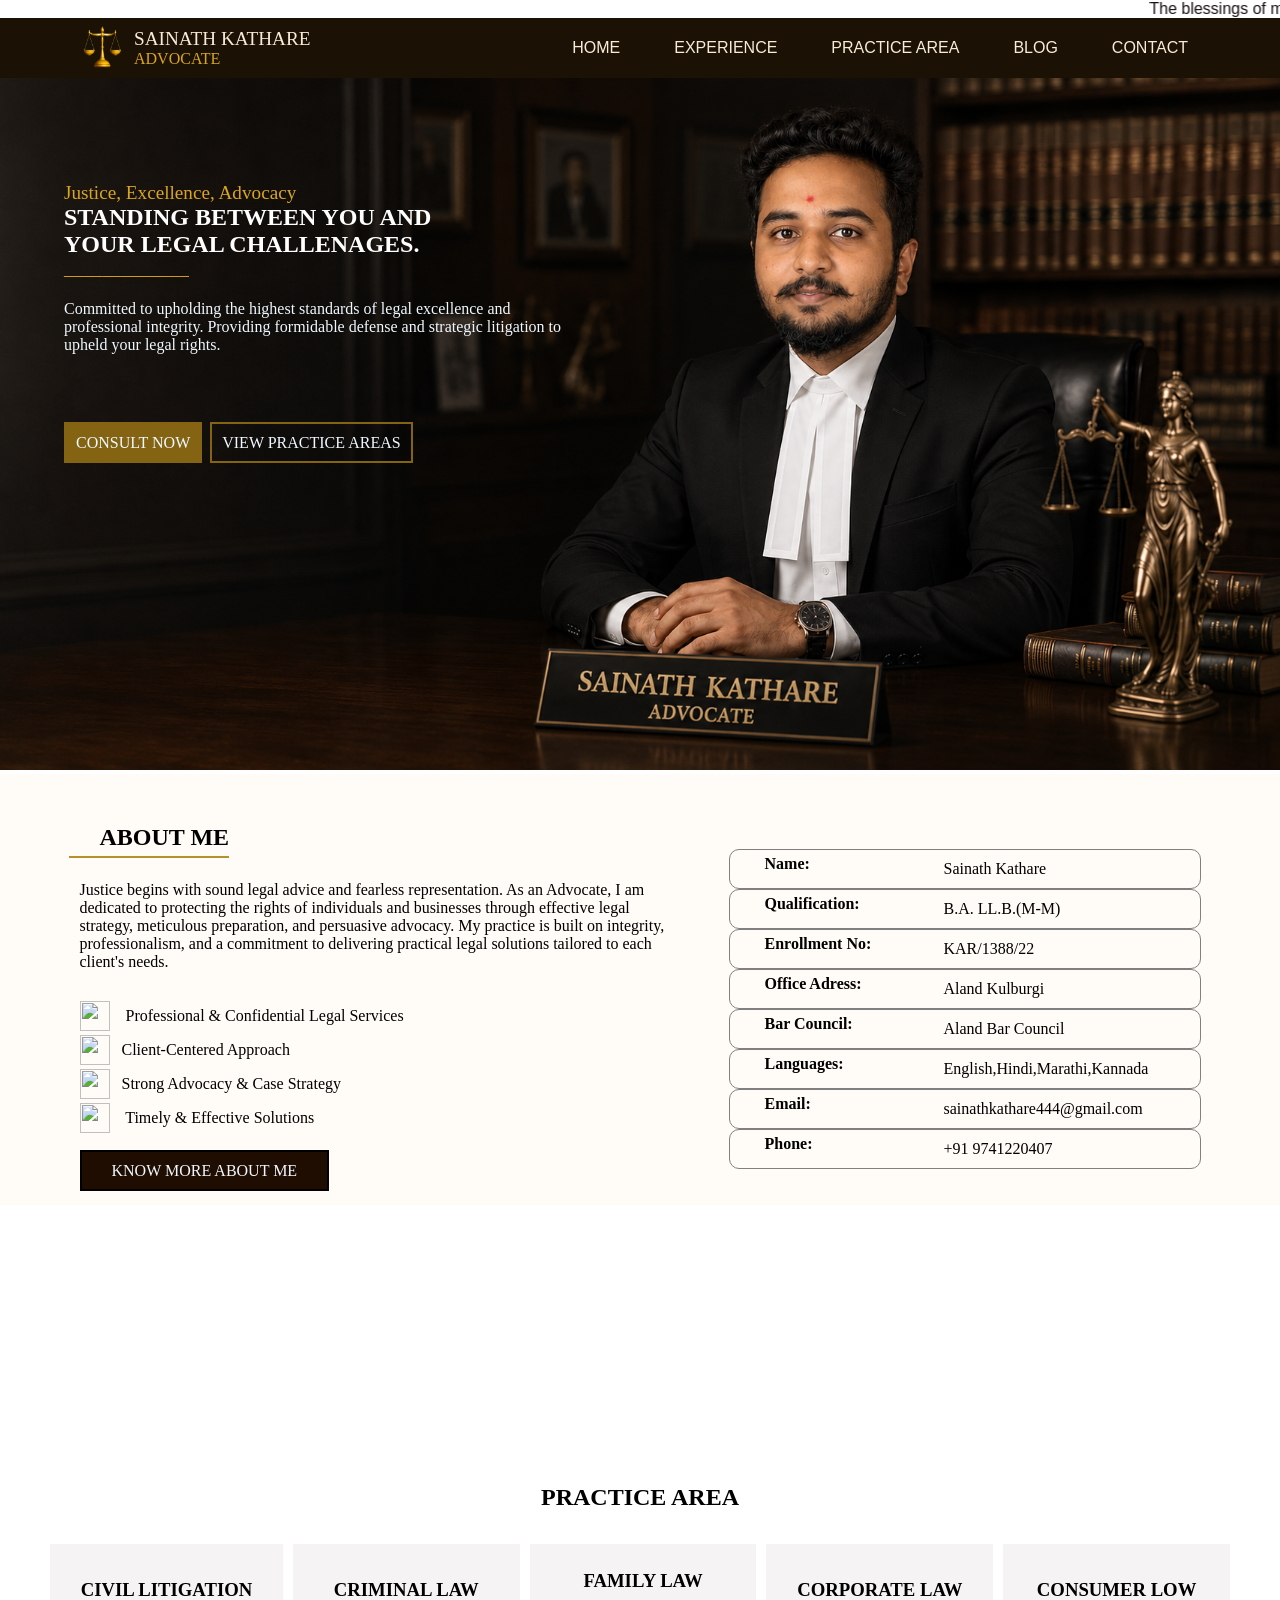
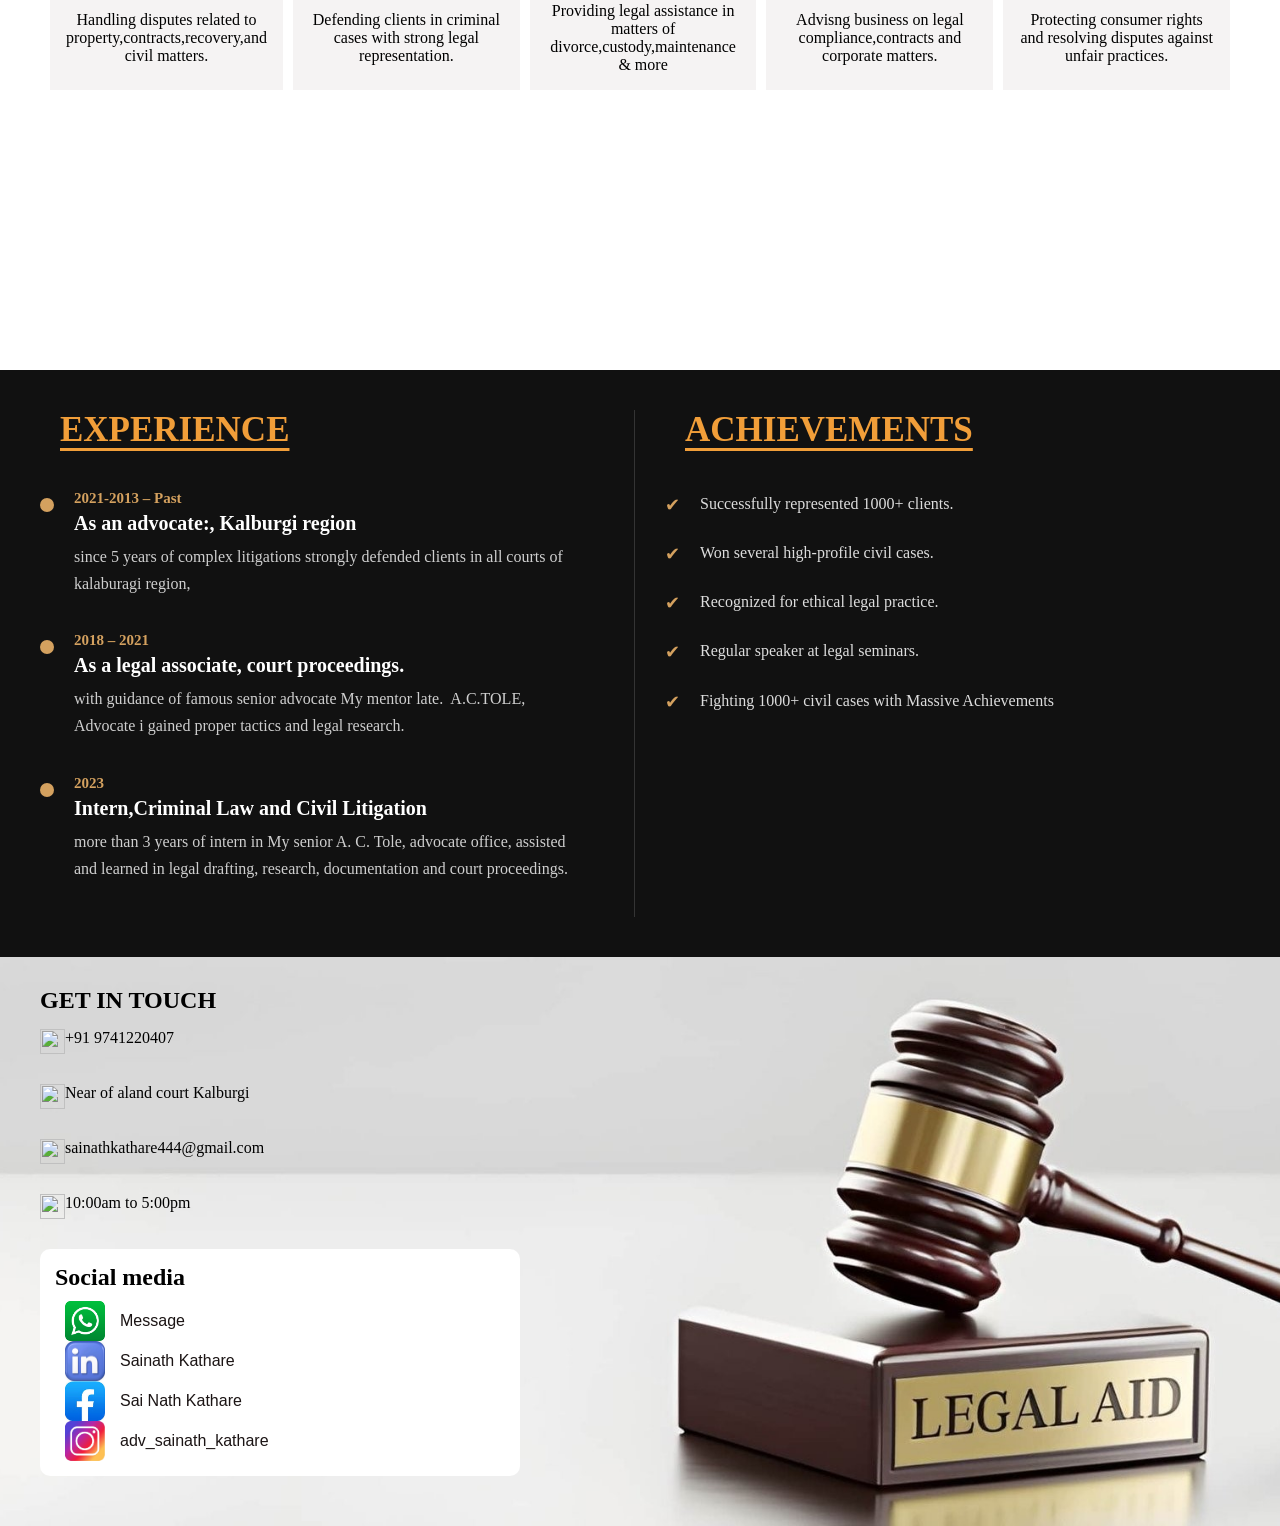
==== commit 252f641c: "Update index.html" ====
--- a/index.html
+++ b/index.html
@@ -262,7 +262,7 @@
 
 
             <ul>
-                <li>Successfully represented 200+ clients.</li>
+                <li>Successfully represented 1000+ clients.</li>
                 <li>Won several high-profile civil cases.</li>
                 <li>Recognized for ethical legal practice.</li>
                 <li>Regular speaker at legal seminars.</li>
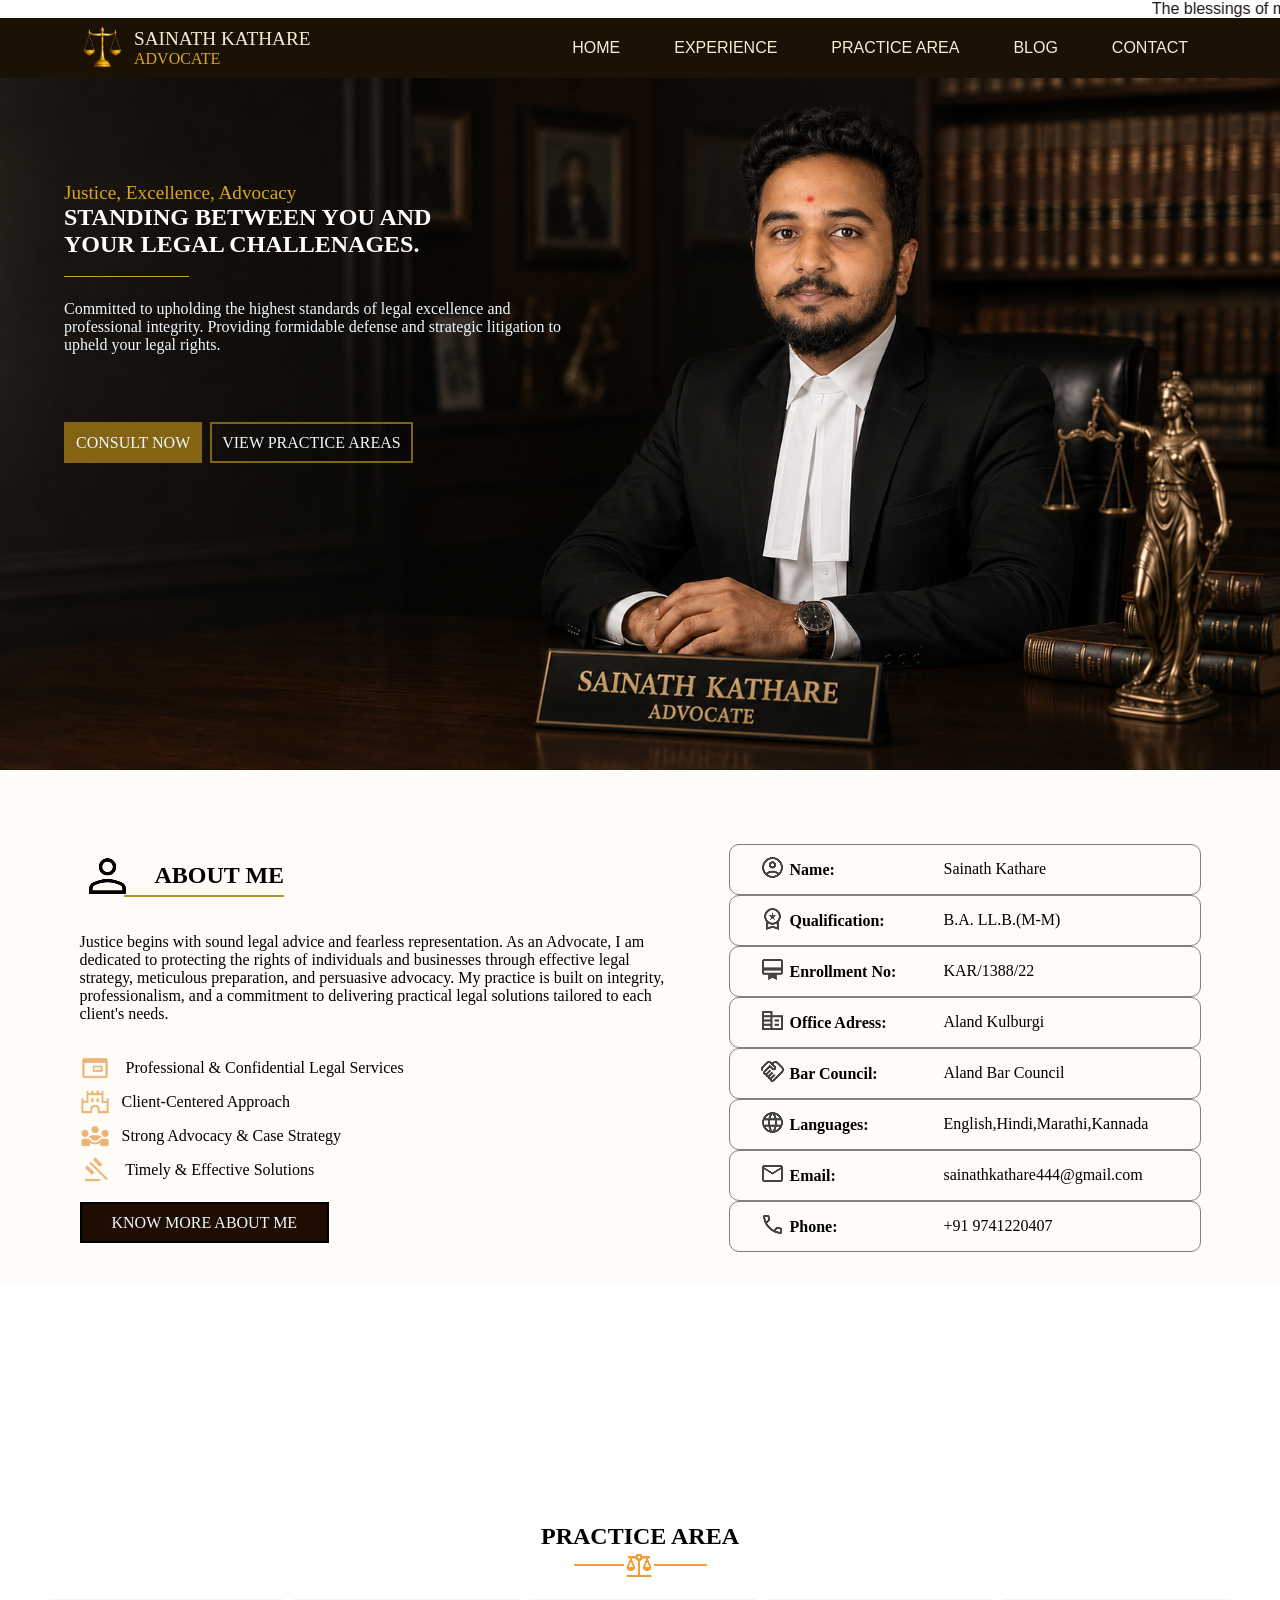
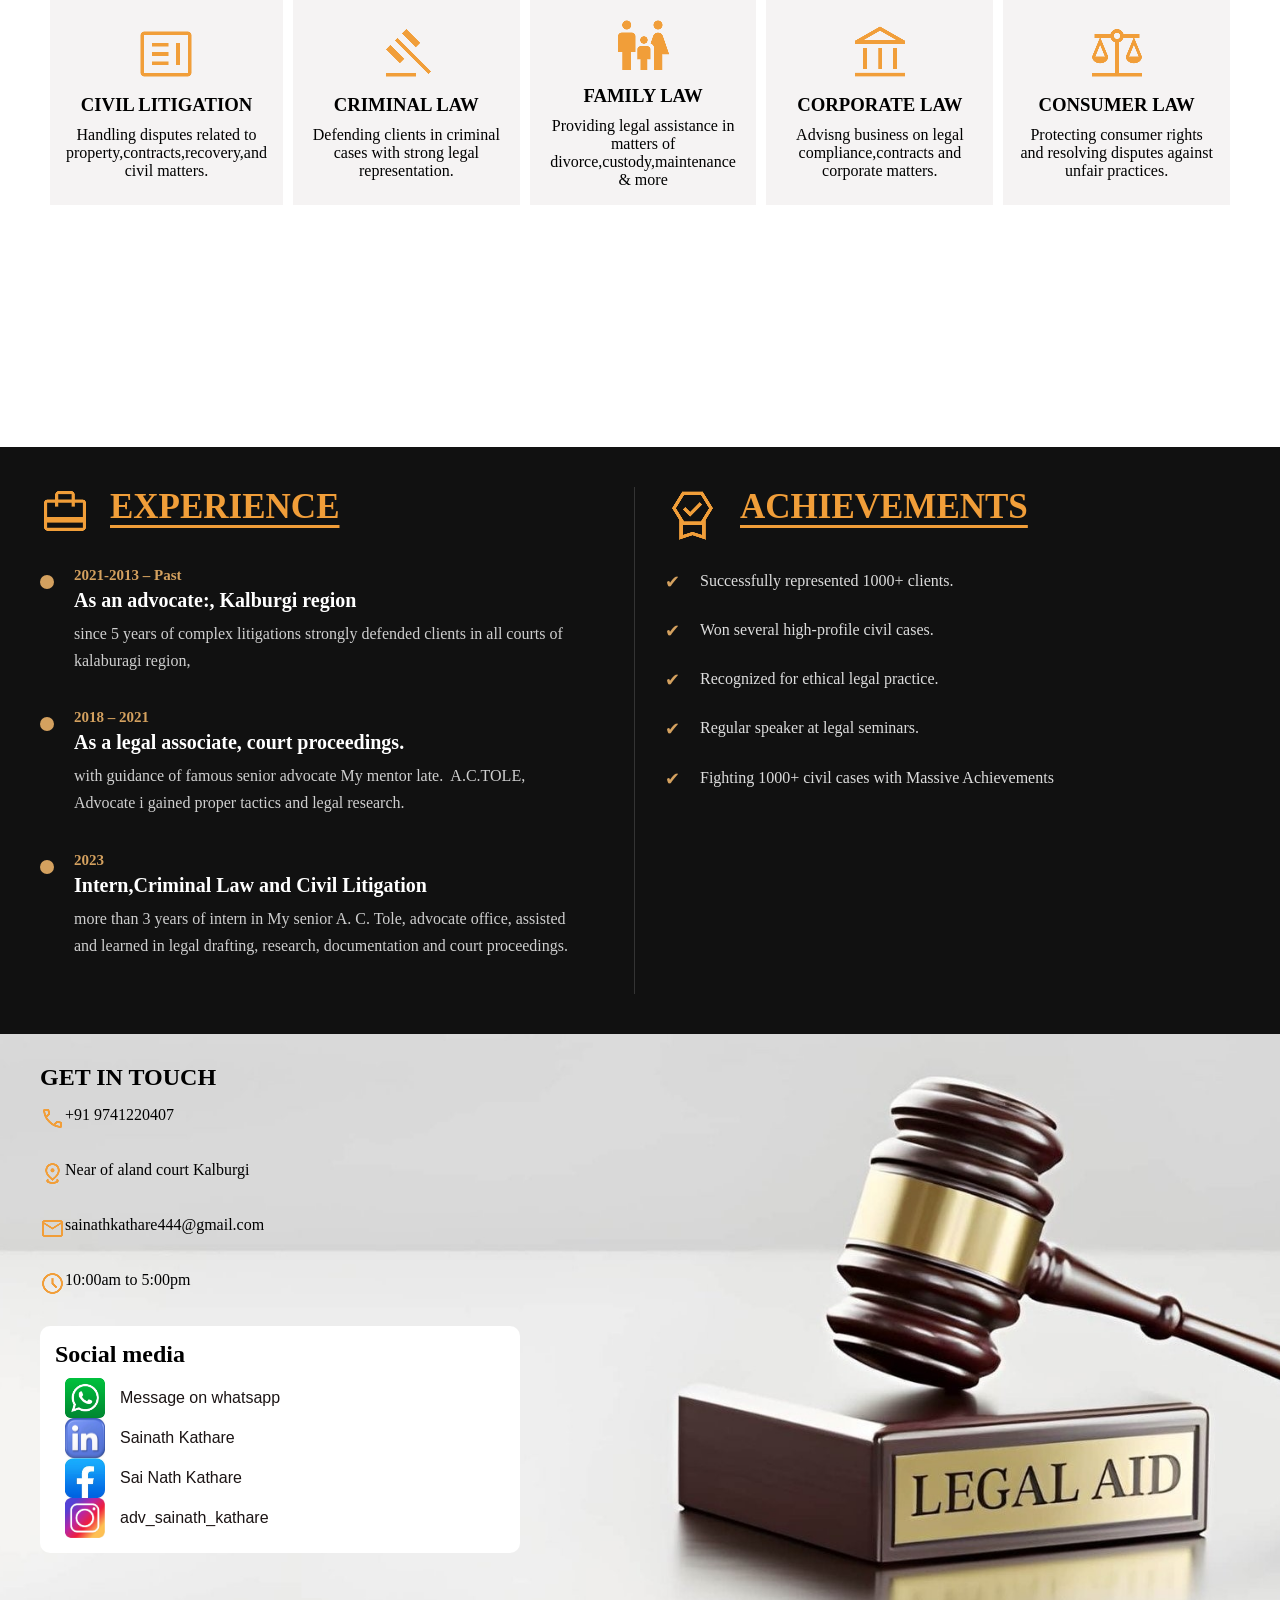
==== commit 75435820: "Update index.html" ====
--- a/index.html
+++ b/index.html
@@ -2,13 +2,13 @@
 <html lang="en">
 
 <head>
-    <title>SAINATH KATARE</title>
+   <title>Sainath Kathare | Portfolio | Developed By Aditya Parekar</title>
     <style>
 
     </style>
     <meta charset="UTF-8">
     <meta name="viewport" content="width=device-width, initial-scale=1.0">
-    <title>Document</title>
+   <meta name="description" content="Official portfolio of Sainath Kathare. developed by Aditya Parekar, client support, skills and contact details.">
     <link rel="stylesheet" href="stylesheet.css">
     <link rel="stylesheet" href="">
 </head>
@@ -203,7 +203,7 @@
             </div>
 
             <div class="blog" id="consumer"><img src="balance_60dp_F19E39_FILL0_wght400_GRAD0_opsz48.png" alt="">
-                <h3> CONSUMER LOW</h3>
+                <h3> CONSUMER LAW</h3>
                 <p>Protecting consumer rights and resolving disputes against unfair practices.</p>
             </div>
 
@@ -315,7 +315,7 @@
                 <h1>Social media</h1>
                 <div class="socialicon">
                     <img src="whatsapp.jpg" alt="">
-                    <a href="https://wa.me/919741220407">Message </a>
+                    <a href="https://wa.me/919741220407">Message on whatsapp </a>
                 </div>
                 <div class="socialicon">
                     <img src="linkedin.jpg" alt="">
--- a/stylesheet.css
+++ b/stylesheet.css
@@ -766,7 +766,10 @@
     .texto a{
         display: none;
     }
-  
+  nav ul{
+    padding-top: 5px;
+    border-top: 1px solid antiquewhite;
+    flex-wrap: wrap;
 }
 
 /* Extra small screens */
@@ -814,4 +817,4 @@
     margin-bottom: 15px;
  }
 }
-}+}
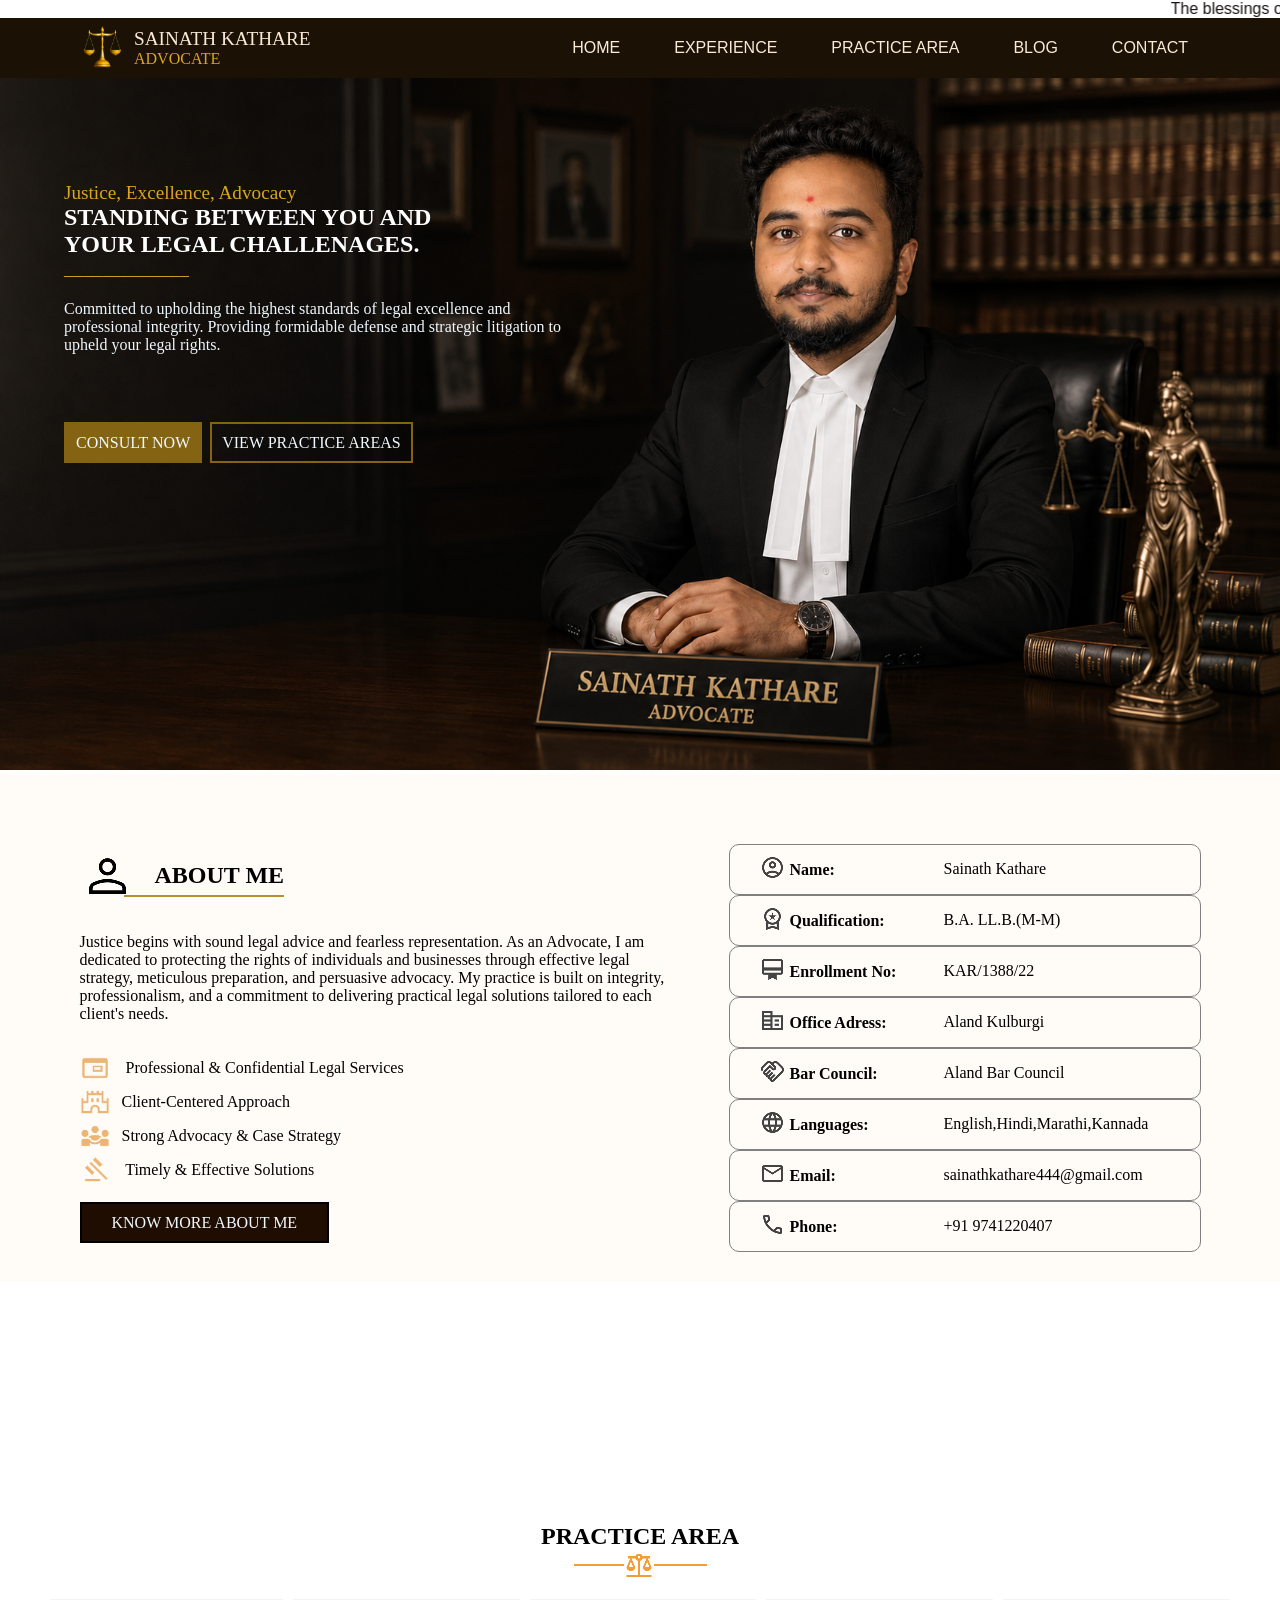
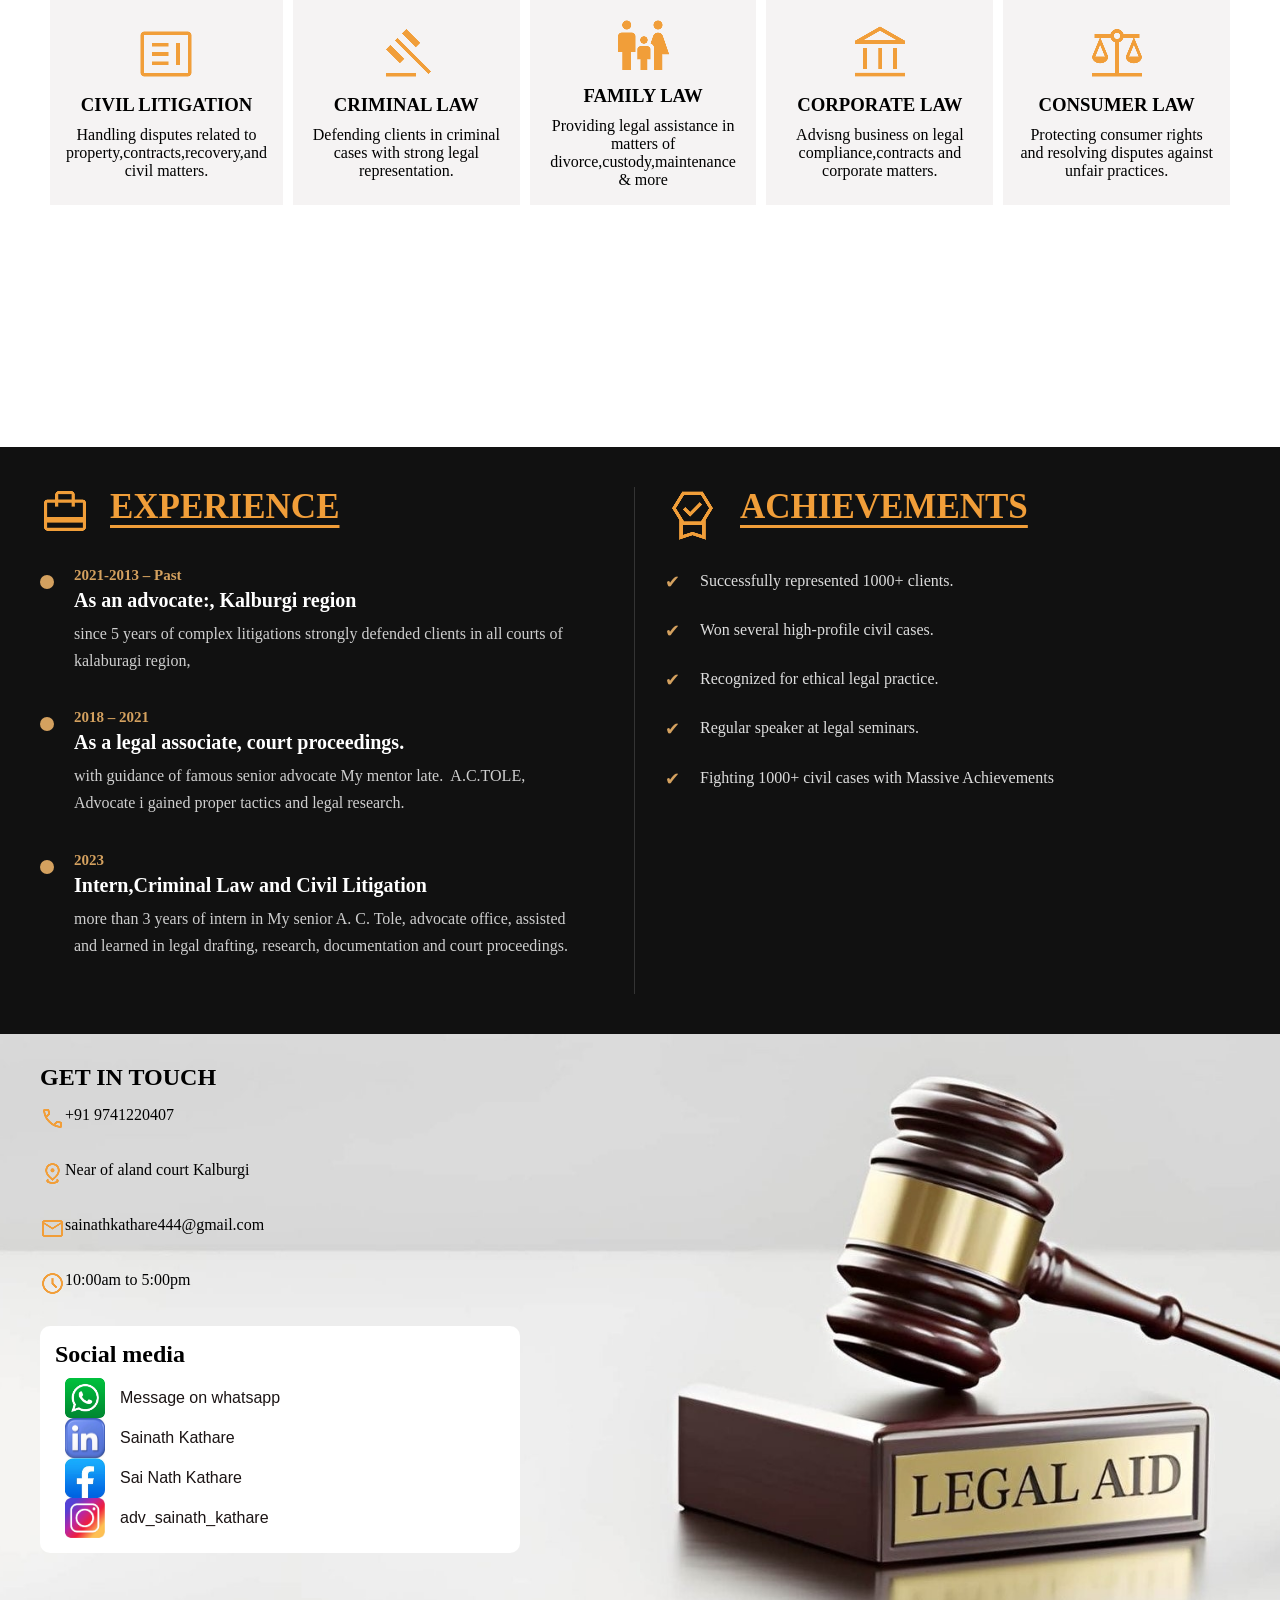
==== commit 0d72e681: "Update index.html" ====
--- a/index.html
+++ b/index.html
@@ -59,8 +59,12 @@
                     professional integrity.
                     Providing formidable defense and strategic litigation to upheld your legal rights.</p>
 
+               <div class="buttons">
+               
                 <a href="contact.html" class="one">CONSULT NOW</a>&nbsp;&nbsp;<a href="practicearea.html"
                     class="two">VIEW PRACTICE AREAS</a>
+
+               </div>
                 <!-- "https://wa.me/919741220407?text=Hello20%I20%am20%Sainath20%Kathare20%How20%can20%I20%help20%you" target="_blank" -->
             </div>
 
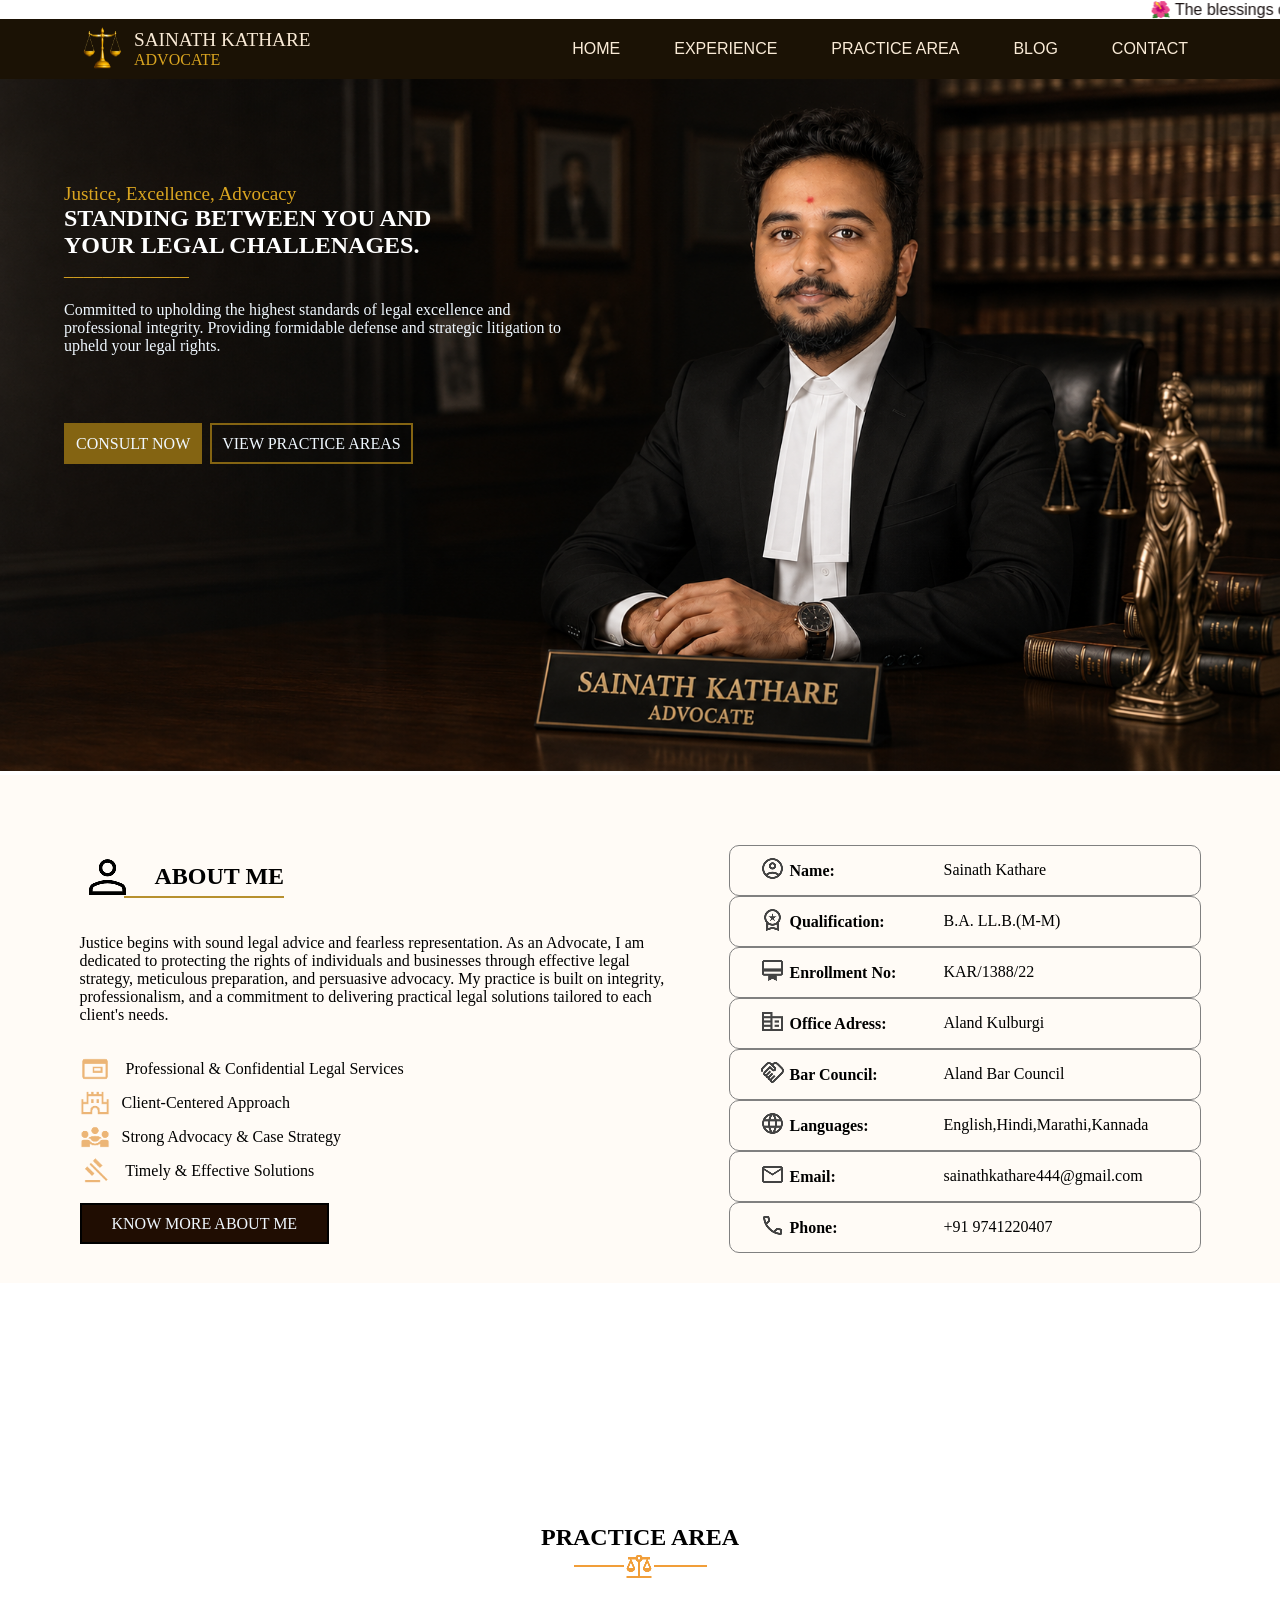
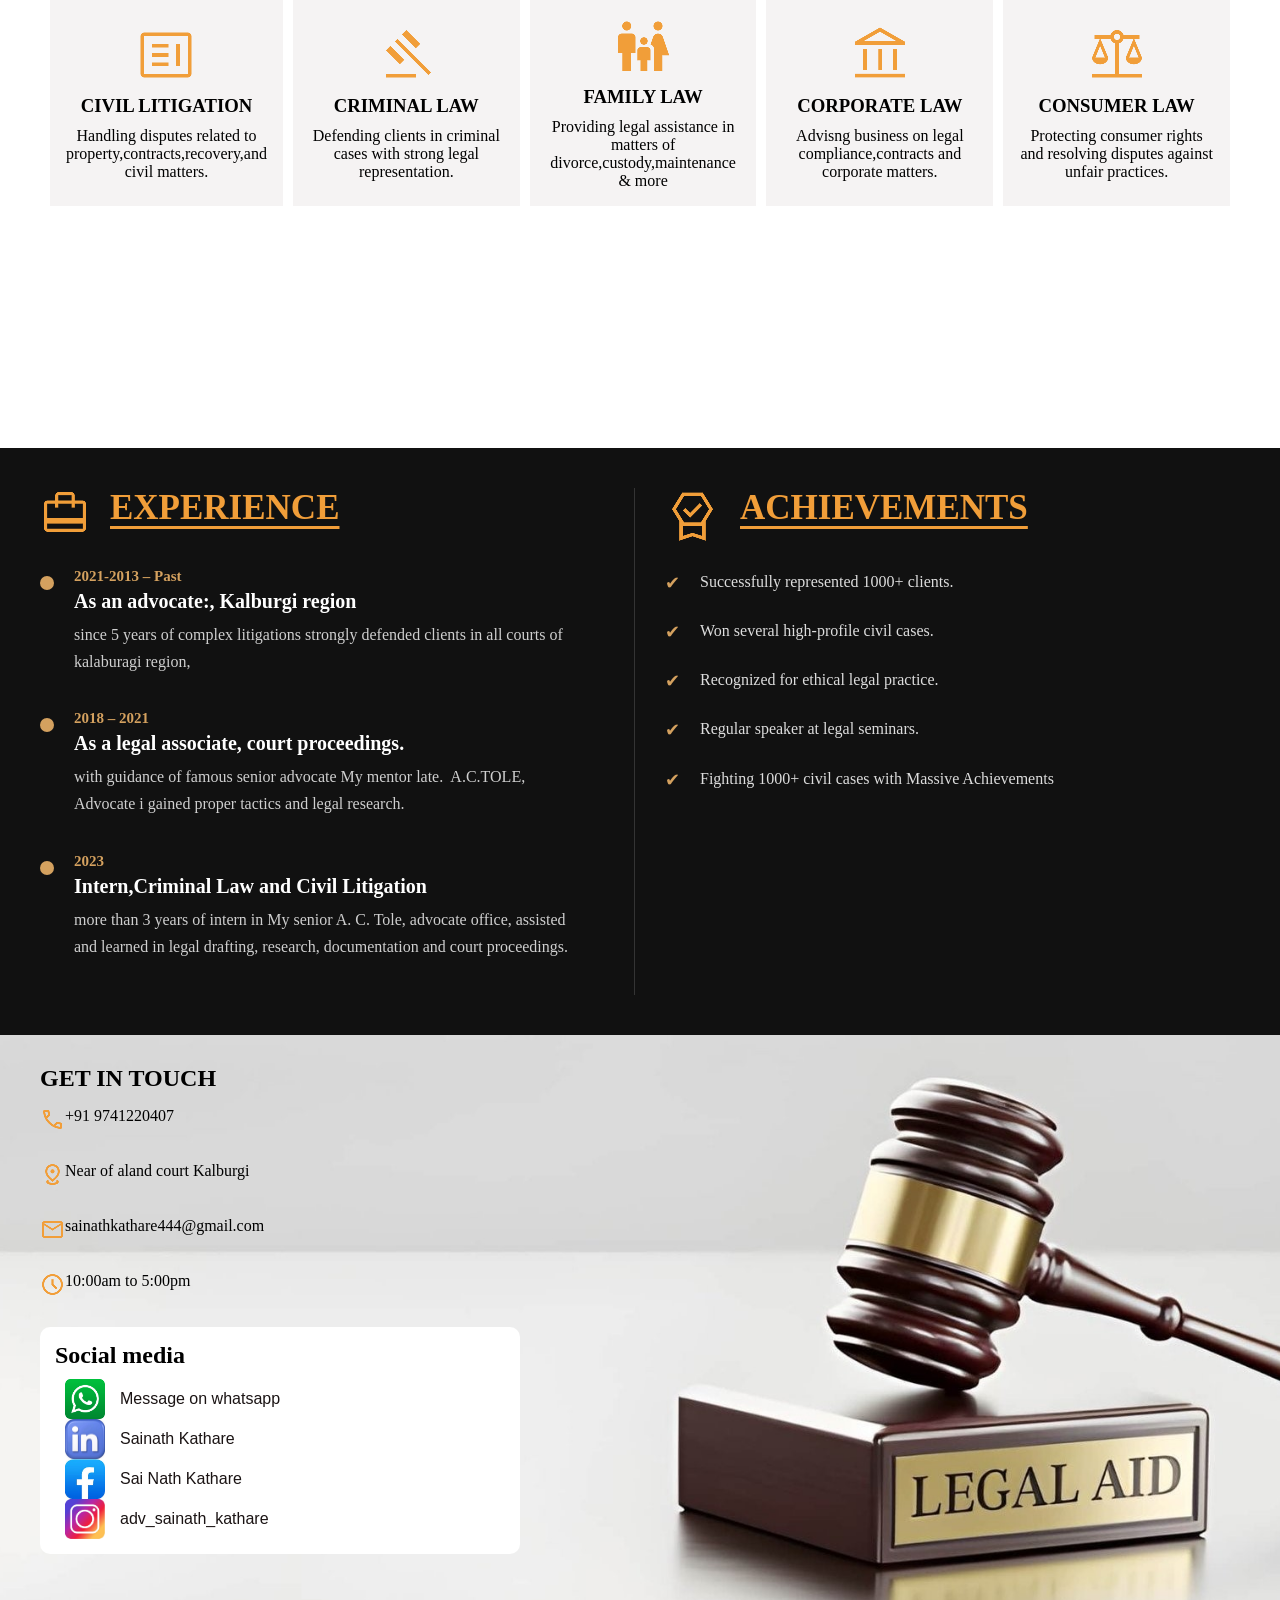
==== commit 948885c0: "Update index.html" ====
--- a/index.html
+++ b/index.html
@@ -17,7 +17,7 @@
 
     <div class="tole">
         <marquee behavior="" direction="">
-            <p>The blessings of my senior Late. A.C.Tole, Advocate.</p>
+            <p>&#127802; The blessings of my senior Late. A.C.Tole, Advocate.&nbsp;&#127802;</p>
         </marquee>
     </div>
     <nav>
--- a/stylesheet.css
+++ b/stylesheet.css
@@ -2,8 +2,6 @@
     margin: 0;
     padding: 0;
     box-sizing: border-box;
-
-
 }
 
 .tole{
@@ -658,7 +656,7 @@
     .slider img {
     height: 400px;
   }
-
+ 
   .texto {
     top: 10%;
     left: 5%;
@@ -763,13 +761,49 @@
     font-size: smaller;
 }
 @media (max-width:670px){
-    .texto a{
-        display: none;
-    }
-  nav ul{
+     .texto{
+        margin-top: -15px;
+    }
+    .buttons{
+        margin-top: -38px;
+        margin-bottom: 15px;
+        display: flex;
+        flex-wrap: wrap;
+        flex-direction: column;
+    }
+    .buttons a{
+        width: 60%;
+        font-size: small;
+        padding: 5px;
+
+    }
+    .two{
+        margin-top: -15px;
+    }
+   nav ul{
     padding-top: 5px;
     border-top: 1px solid antiquewhite;
     flex-wrap: wrap;
+    /* align-items: left;
+    text-align: center;
+    flex-direction: column;
+    margin: 10% 50%; */
+  }
+  .texto{
+    margin-top: -20px;
+  }
+  .texto p{
+    font-size: 65%;
+  }
+  .one .two{
+    display: inline;
+  }
+  .experience-section{
+    flex-wrap: wrap;
+ }
+    h2{
+        font-size: 23px;
+    }
 }
 
 /* Extra small screens */
@@ -785,7 +819,9 @@
       .slider img {
     height: 250px;
   }
-
+  .texto{
+    margin-top: -10px;
+  }
   .texto p{
     /* top: 8%; */
     font-size: 5px;
@@ -807,14 +843,23 @@
     font-size:8px;
     height: 2.5cm;
   }
-  .texto a{
-    display: none;
-  }
+ .buttons{
+        margin-top: -120px;
+        display: flex;
+        flex-wrap: wrap;
+        flex-direction: column;
+    }
+    .buttons a{
+        width: 80%;
+    }
   .mainform{
     width: 90%;
   }
  .container1{
     margin-bottom: 15px;
  }
-}
-}
+ .experience-section{
+    flex-wrap: wrap;
+ }
+}
+}
